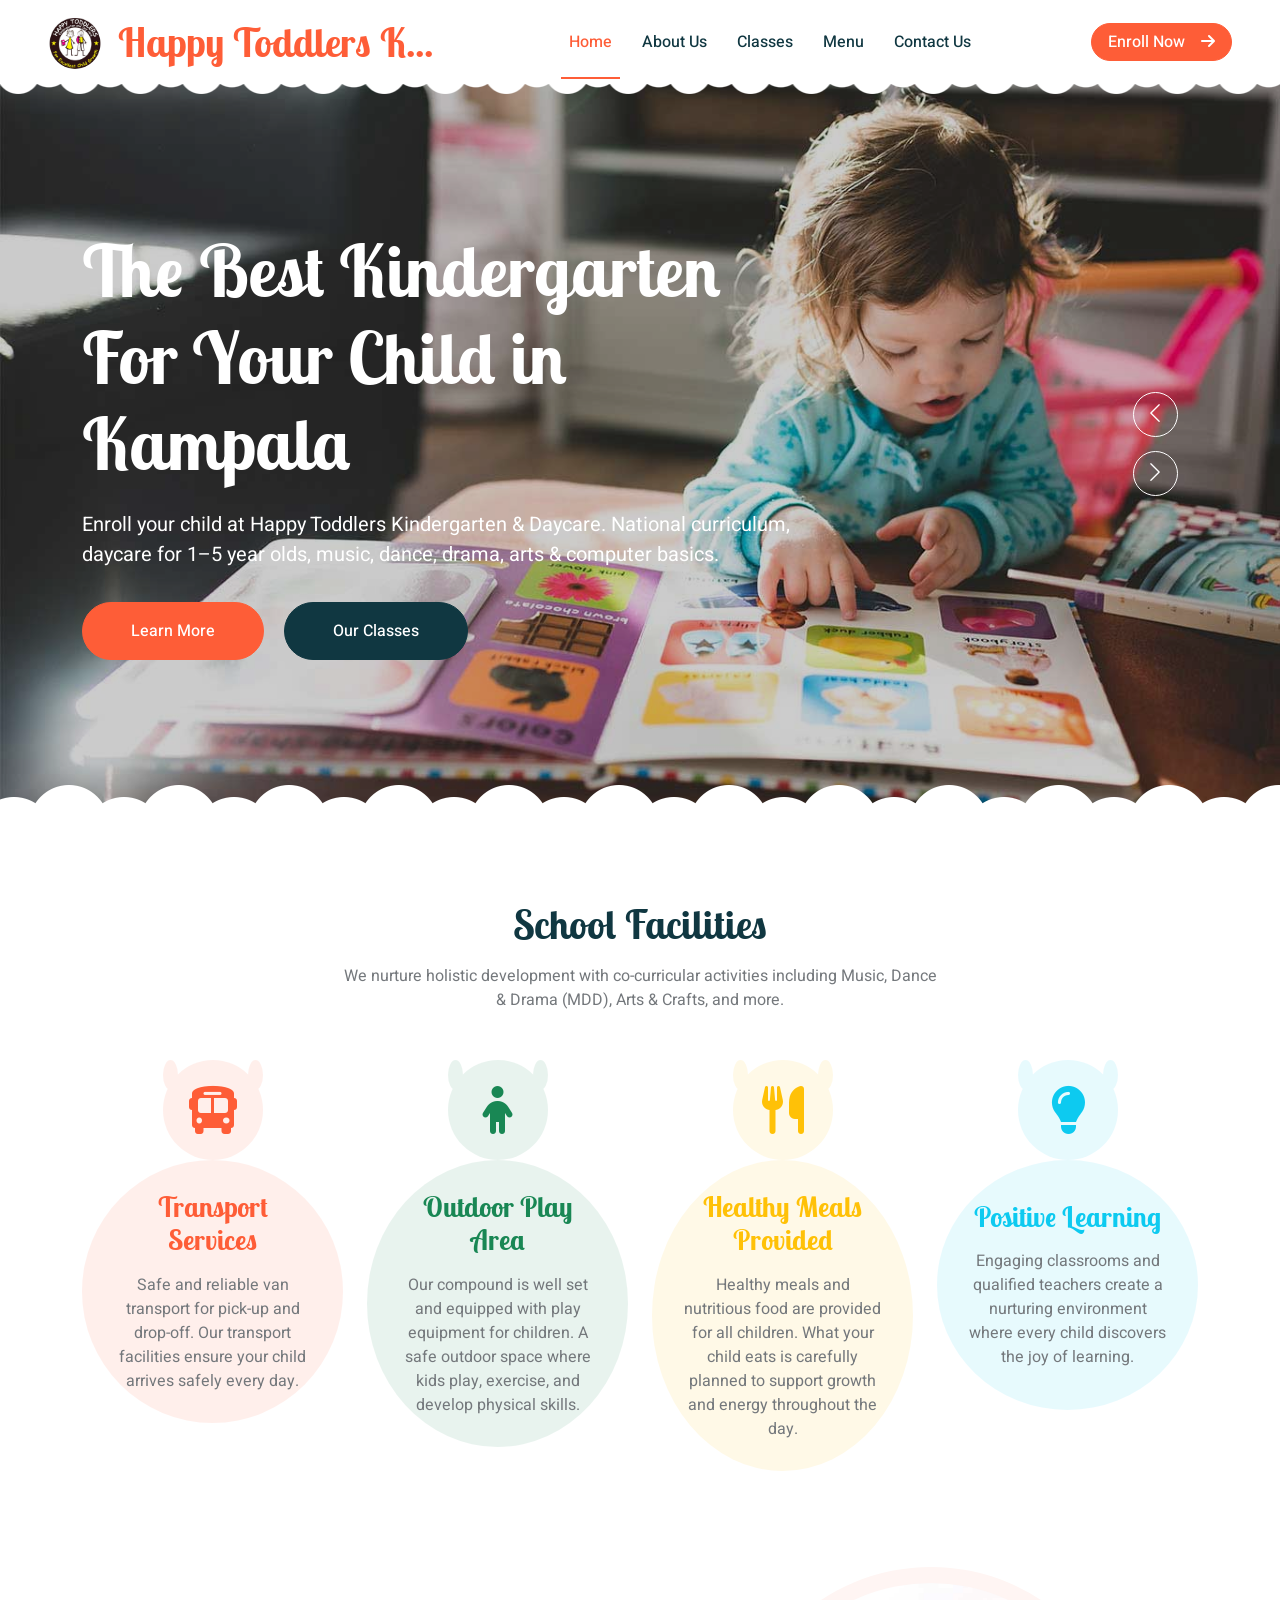
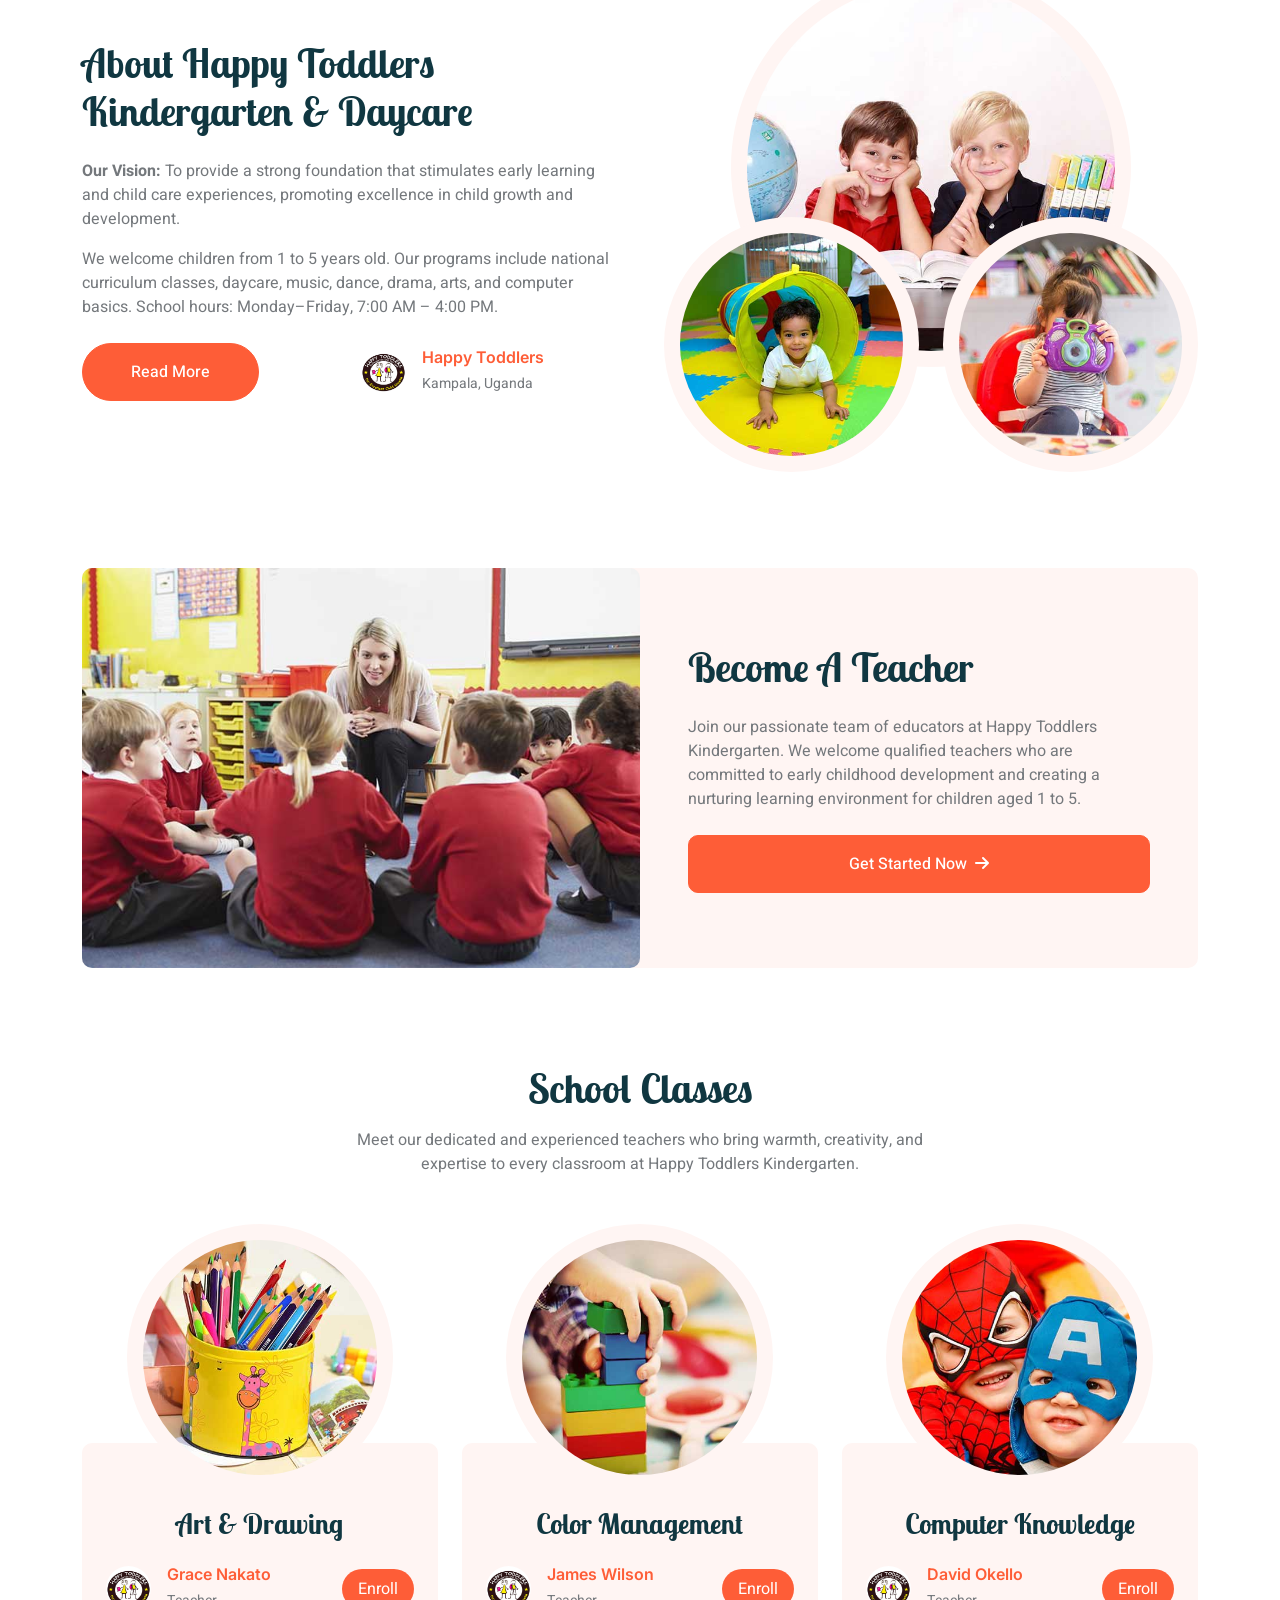
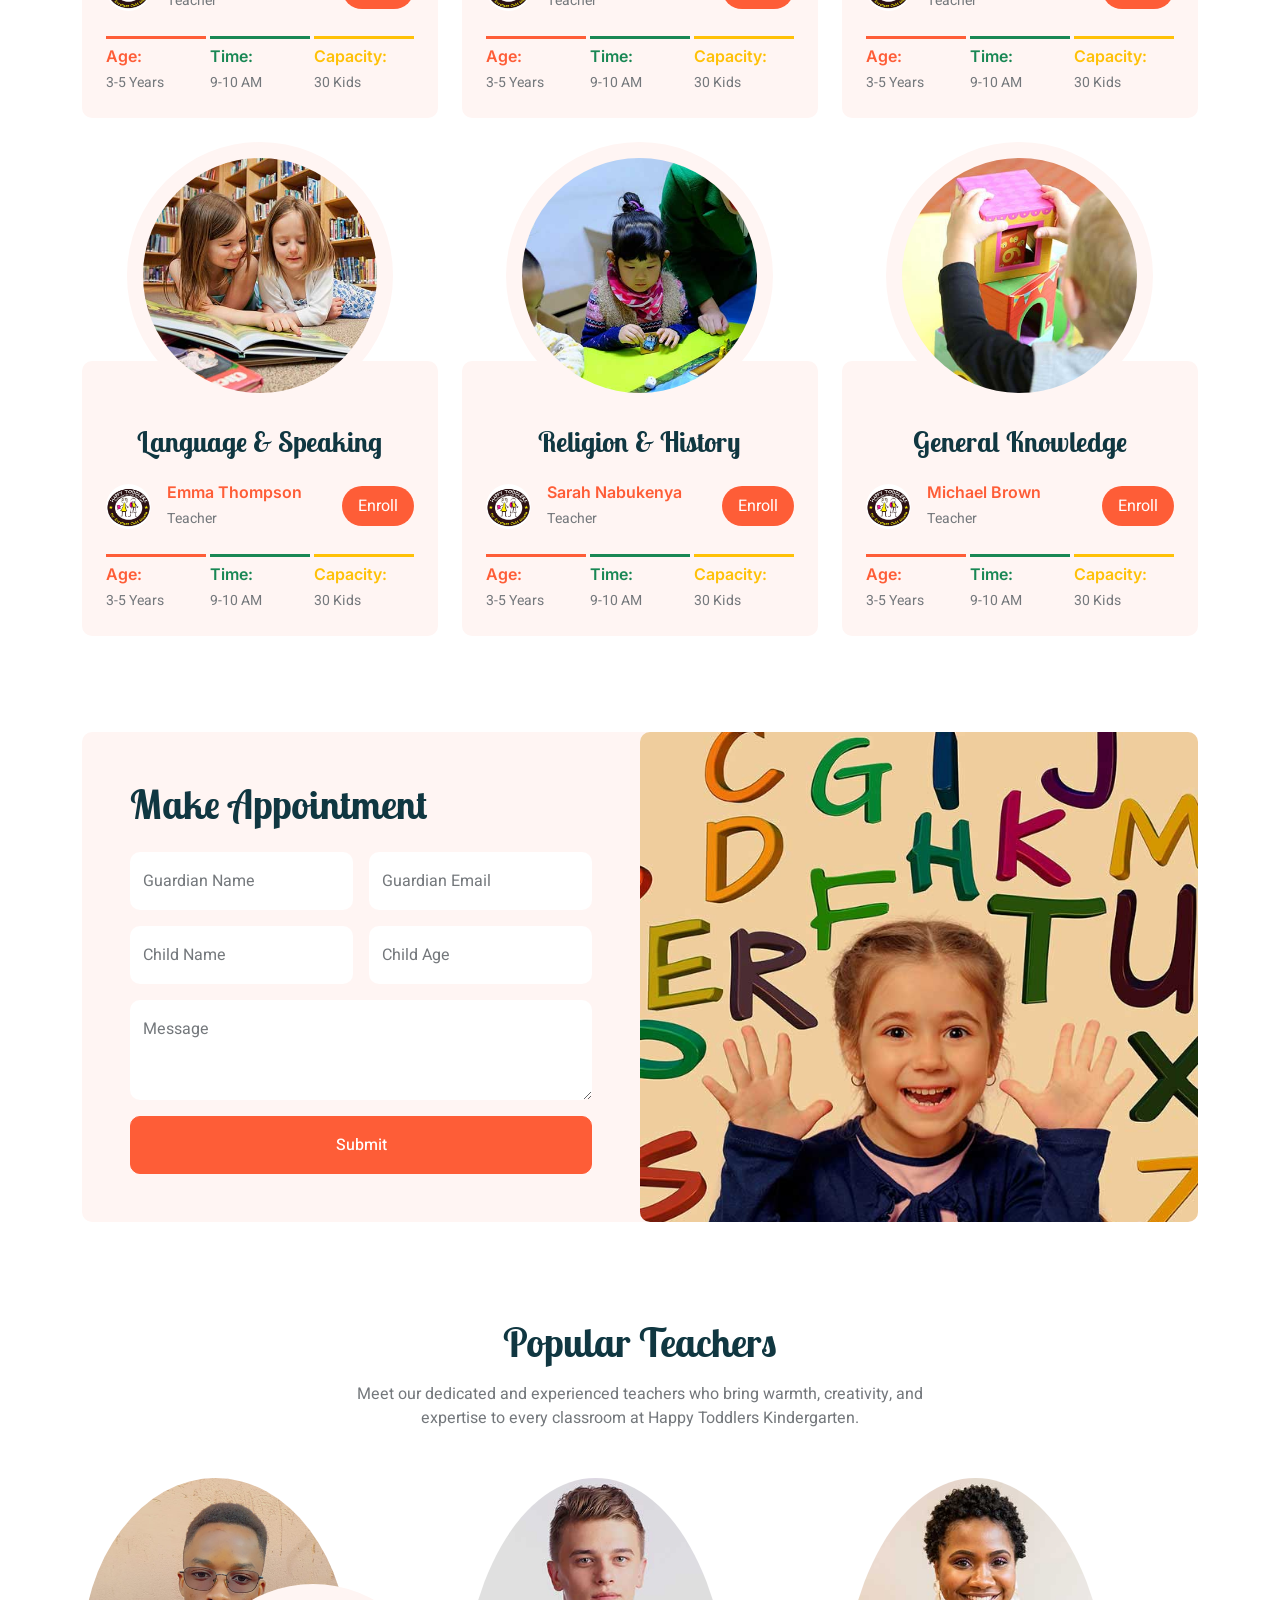
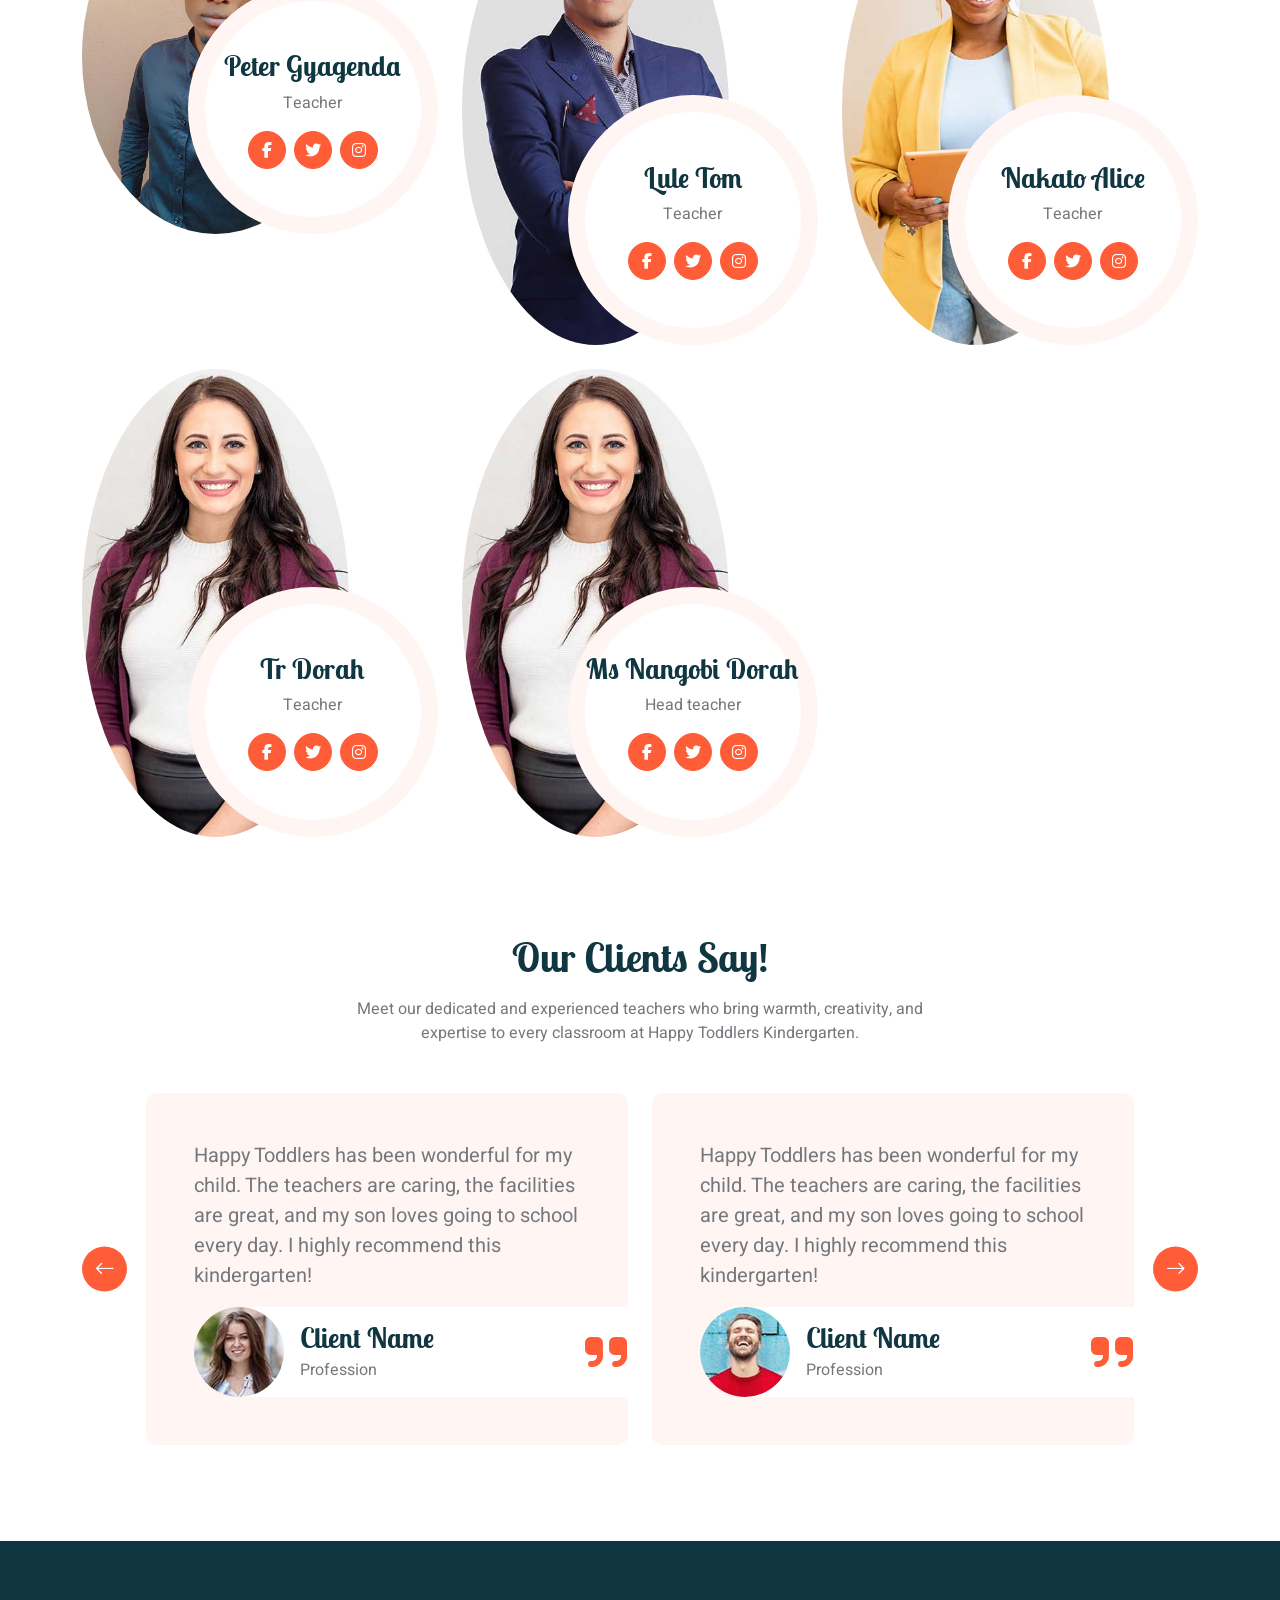
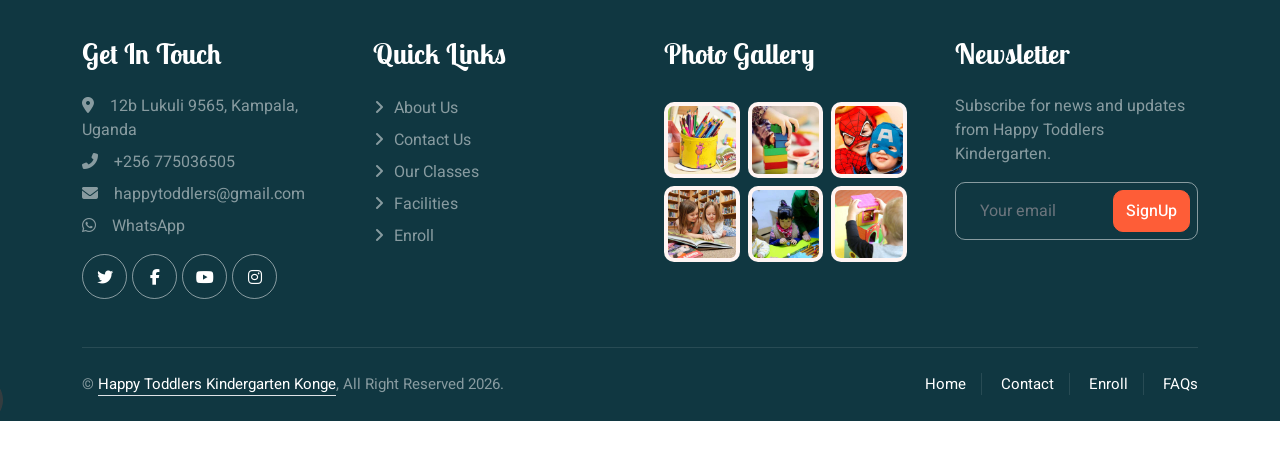
==== index.html @ d4baa568 "Initial commit: Happy Toddlers Kindergarten website Made-with: Cursor" ====
<!DOCTYPE html>
<html lang="en">

<head>
    <meta charset="utf-8">
    <title>Happy Toddlers Kindergarten - Where Happy Learning Begins | Kampala, Uganda</title>
    <meta content="width=device-width, initial-scale=1.0" name="viewport">
    <meta content="" name="keywords">
    <meta content="" name="description">

    <!-- Favicon -->
    <link href="img/favicon.ico" rel="icon">

    <!-- Google Web Fonts -->
    <link rel="preconnect" href="https://fonts.googleapis.com">
    <link rel="preconnect" href="https://fonts.gstatic.com" crossorigin>
    <link href="https://fonts.googleapis.com/css2?family=Heebo:wght@400;500;600&family=Inter:wght@600&family=Lobster+Two:wght@700&display=swap" rel="stylesheet">
    
    <!-- Icon Font Stylesheet - Font Awesome 6 & Bootstrap Icons -->
    <link href="https://cdnjs.cloudflare.com/ajax/libs/font-awesome/6.5.1/css/all.min.css" rel="stylesheet">
    <link href="https://cdn.jsdelivr.net/npm/bootstrap-icons@1.11.3/font/bootstrap-icons.min.css" rel="stylesheet">

    <!-- Libraries Stylesheet -->
    <link href="lib/animate/animate.min.css" rel="stylesheet">
    <link href="lib/owlcarousel/assets/owl.carousel.min.css" rel="stylesheet">

    <!-- Customized Bootstrap Stylesheet -->
    <link href="css/bootstrap.min.css" rel="stylesheet">

    <!-- Template Stylesheet -->
    <link href="css/style.css" rel="stylesheet">
    <link href="css/modern-animations.css" rel="stylesheet">
</head>

<body>
    <div class="container-xxl bg-white p-0">
        <!-- Spinner Start -->
        <div id="spinner" class="show bg-white position-fixed translate-middle w-100 vh-100 top-50 start-50 d-flex align-items-center justify-content-center">
            <div class="spinner-border text-primary" style="width: 3rem; height: 3rem;" role="status">
                <span class="sr-only">Loading...</span>
            </div>
        </div>
        <!-- Spinner End -->


        <!-- Navbar Start -->
        <nav class="navbar navbar-expand-lg bg-white navbar-light sticky-top px-4 px-lg-5 py-lg-0">
            <a href="index.html" class="navbar-brand d-flex align-items-center">
                <img src="img/user.jpg" alt="Happy Toddlers Kindergarten" class="navbar-logo rounded-circle me-3 flex-shrink-0">
                <h1 class="m-0 text-primary">Happy Toddlers K...</h1>
            </a>
            <button type="button" class="navbar-toggler" data-bs-toggle="collapse" data-bs-target="#navbarCollapse">
                <span class="navbar-toggler-icon"></span>
            </button>
            <div class="collapse navbar-collapse" id="navbarCollapse">
                <div class="navbar-nav mx-auto">
                    <a href="index.html" class="nav-item nav-link active">Home</a>
                    <a href="about.html" class="nav-item nav-link">About Us</a>
                    <a href="classes.html" class="nav-item nav-link">Classes</a>
                    <div class="nav-item dropdown">
                        <a href="#" class="nav-link dropdown-toggle" data-bs-toggle="dropdown">Menu</a>
                        <div class="dropdown-menu rounded-0 rounded-bottom border-0 shadow-sm m-0">
                            <a href="facility.html" class="dropdown-item">School Facilities</a>
                            <a href="team.html" class="dropdown-item">Popular Teachers</a>
                            <a href="call-to-action.html" class="dropdown-item">Become A Teacher</a>
                            <a href="appointment.html" class="dropdown-item">Make Appointment</a>
                            <a href="testimonial.html" class="dropdown-item">Testimonial</a>
                            <a href="404.html" class="dropdown-item">404 Error</a>
                        </div>
                    </div>
                    <a href="contact.html" class="nav-item nav-link">Contact Us</a>
                </div>
                <a href="appointment.html" class="btn btn-primary rounded-pill px-3 d-none d-lg-block">Enroll Now<i class="fa-solid fa-arrow-right ms-3"></i></a>
            </div>
        </nav>
        <!-- Navbar End -->


        <!-- Carousel Start -->
        <div class="container-fluid p-0 mb-5">
            <div class="owl-carousel header-carousel position-relative">
                <div class="owl-carousel-item position-relative">
                    <img class="img-fluid" src="img/carousel-1.jpg" alt="">
                    <div class="position-absolute top-0 start-0 w-100 h-100 d-flex align-items-center" style="background: rgba(0, 0, 0, .2);">
                        <div class="container">
                            <div class="row justify-content-start">
                                <div class="col-10 col-lg-8">
                                    <h1 class="display-2 text-white animated slideInDown mb-4">The Best Kindergarten For Your Child in Kampala</h1>
                                    <p class="fs-5 fw-medium text-white mb-4 pb-2">Enroll your child at Happy Toddlers Kindergarten & Daycare. National curriculum, daycare for 1–5 year olds, music, dance, drama, arts & computer basics.</p>
                                    <a href="about.html" class="btn btn-primary rounded-pill py-sm-3 px-sm-5 me-3 animated slideInLeft">Learn More</a>
                                    <a href="classes.html" class="btn btn-dark rounded-pill py-sm-3 px-sm-5 animated slideInRight">Our Classes</a>
                                </div>
                            </div>
                        </div>
                    </div>
                </div>
                <div class="owl-carousel-item position-relative">
                    <img class="img-fluid" src="img/carousel-2.jpg" alt="">
                    <div class="position-absolute top-0 start-0 w-100 h-100 d-flex align-items-center" style="background: rgba(0, 0, 0, .2);">
                        <div class="container">
                            <div class="row justify-content-start">
                                <div class="col-10 col-lg-8">
                                    <h1 class="display-2 text-white animated slideInDown mb-4">Where Happy Learning Begins</h1>
                                    <p class="fs-5 fw-medium text-white mb-4 pb-2">Give your child the best start to a lifelong love of learning. School hours: Monday–Friday, 7:00 AM – 4:00 PM.</p>
                                    <a href="about.html" class="btn btn-primary rounded-pill py-sm-3 px-sm-5 me-3 animated slideInLeft">Learn More</a>
                                    <a href="classes.html" class="btn btn-dark rounded-pill py-sm-3 px-sm-5 animated slideInRight">Our Classes</a>
                                </div>
                            </div>
                        </div>
                    </div>
                </div>
            </div>
        </div>
        <!-- Carousel End -->


        <!-- Facilities Start -->
        <div class="container-xxl py-5">
            <div class="container">
                <div class="text-center mx-auto mb-5 wow fadeInUp" data-wow-delay="0.1s" style="max-width: 600px;">
                    <h1 class="mb-3">School Facilities</h1>
                    <p>We nurture holistic development with co-curricular activities including Music, Dance & Drama (MDD), Arts & Crafts, and more.</p>
                </div>
                <div class="row g-4">
                    <div class="col-lg-3 col-sm-6 wow fadeInUp" data-wow-delay="0.1s">
                        <div class="facility-item">
                            <div class="facility-icon bg-primary">
                                <span class="bg-primary"></span>
                                <i class="fa-solid fa-bus fa-3x text-primary"></i>
                                <span class="bg-primary"></span>
                            </div>
                            <div class="facility-text bg-primary">
                                <h3 class="text-primary mb-3">Transport Services</h3>
                                <p class="mb-0">Safe and reliable van transport for pick-up and drop-off. Our transport facilities ensure your child arrives safely every day.</p>
                            </div>
                        </div>
                    </div>
                    <div class="col-lg-3 col-sm-6 wow fadeInUp" data-wow-delay="0.3s">
                        <div class="facility-item">
                            <div class="facility-icon bg-success">
                                <span class="bg-success"></span>
                                <i class="fa-solid fa-child fa-3x text-success"></i>
                                <span class="bg-success"></span>
                            </div>
                            <div class="facility-text bg-success">
                                <h3 class="text-success mb-3">Outdoor Play Area</h3>
                                <p class="mb-0">Our compound is well set and equipped with play equipment for children. A safe outdoor space where kids play, exercise, and develop physical skills.</p>
                            </div>
                        </div>
                    </div>
                    <div class="col-lg-3 col-sm-6 wow fadeInUp" data-wow-delay="0.5s">
                        <div class="facility-item">
                            <div class="facility-icon bg-warning">
                                <span class="bg-warning"></span>
                                <i class="fa-solid fa-utensils fa-3x text-warning"></i>
                                <span class="bg-warning"></span>
                            </div>
                            <div class="facility-text bg-warning">
                                <h3 class="text-warning mb-3">Healthy Meals Provided</h3>
                                <p class="mb-0">Healthy meals and nutritious food are provided for all children. What your child eats is carefully planned to support growth and energy throughout the day.</p>
                            </div>
                        </div>
                    </div>
                    <div class="col-lg-3 col-sm-6 wow fadeInUp" data-wow-delay="0.7s">
                        <div class="facility-item">
                            <div class="facility-icon bg-info">
                                <span class="bg-info"></span>
                                <i class="fa-solid fa-lightbulb fa-3x text-info"></i>
                                <span class="bg-info"></span>
                            </div>
                            <div class="facility-text bg-info">
                                <h3 class="text-info mb-3">Positive Learning</h3>
                                <p class="mb-0">Engaging classrooms and qualified teachers create a nurturing environment where every child discovers the joy of learning.</p>
                            </div>
                        </div>
                    </div>
                </div>
            </div>
        </div>
        <!-- Facilities End -->


        <!-- About Start -->
        <div class="container-xxl py-5">
            <div class="container">
                <div class="row g-5 align-items-center">
                    <div class="col-lg-6 wow fadeInUp" data-wow-delay="0.1s">
                        <h1 class="mb-4">About Happy Toddlers Kindergarten & Daycare</h1>
                        <p><strong>Our Vision:</strong> To provide a strong foundation that stimulates early learning and child care experiences, promoting excellence in child growth and development.</p>
                        <p class="mb-4">We welcome children from 1 to 5 years old. Our programs include national curriculum classes, daycare, music, dance, drama, arts, and computer basics. School hours: Monday–Friday, 7:00 AM – 4:00 PM.</p>
                        <div class="row g-4 align-items-center">
                            <div class="col-sm-6">
                                <a class="btn btn-primary rounded-pill py-3 px-5" href="about.html">Read More</a>
                            </div>
                            <div class="col-sm-6">
                                <div class="d-flex align-items-center">
                                    <img class="rounded-circle flex-shrink-0" src="img/user.jpg" alt="" style="width: 45px; height: 45px;">
                                    <div class="ms-3">
                                        <h6 class="text-primary mb-1">Happy Toddlers</h6>
                                        <small>Kampala, Uganda</small>
                                    </div>
                                </div>
                            </div>
                        </div>
                    </div>
                    <div class="col-lg-6 about-img wow fadeInUp" data-wow-delay="0.5s">
                        <div class="row">
                            <div class="col-12 text-center">
                                <img class="img-fluid w-75 rounded-circle bg-light p-3" src="img/about-1.jpg" alt="">
                            </div>
                            <div class="col-6 text-start" style="margin-top: -150px;">
                                <img class="img-fluid w-100 rounded-circle bg-light p-3" src="img/about-2.jpg" alt="">
                            </div>
                            <div class="col-6 text-end" style="margin-top: -150px;">
                                <img class="img-fluid w-100 rounded-circle bg-light p-3" src="img/about-3.jpg" alt="">
                            </div>
                        </div>
                    </div>
                </div>
            </div>
        </div>
        <!-- About End -->


        <!-- Call To Action Start -->
        <div class="container-xxl py-5">
            <div class="container">
                <div class="bg-light rounded">
                    <div class="row g-0">
                        <div class="col-lg-6 wow fadeIn" data-wow-delay="0.1s" style="min-height: 400px;">
                            <div class="position-relative h-100">
                                <img class="position-absolute w-100 h-100 rounded" src="img/call-to-action.jpg" style="object-fit: cover;">
                            </div>
                        </div>
                        <div class="col-lg-6 wow fadeIn" data-wow-delay="0.5s">
                            <div class="h-100 d-flex flex-column justify-content-center p-5">
                                <h1 class="mb-4">Become A Teacher</h1>
                                <p class="mb-4">Join our passionate team of educators at Happy Toddlers Kindergarten. We welcome qualified teachers who are committed to early childhood development and creating a nurturing learning environment for children aged 1 to 5.
                                </p>
                                <a class="btn btn-primary py-3 px-5" href="">Get Started Now<i class="fa fa-arrow-right ms-2"></i></a>
                            </div>
                        </div>
                    </div>
                </div>
            </div>
        </div>
        <!-- Call To Action End -->


        <!-- Classes Start -->
        <div class="container-xxl py-5">
            <div class="container">
                <div class="text-center mx-auto mb-5 wow fadeInUp" data-wow-delay="0.1s" style="max-width: 600px;">
                    <h1 class="mb-3">School Classes</h1>
                    <p>Meet our dedicated and experienced teachers who bring warmth, creativity, and expertise to every classroom at Happy Toddlers Kindergarten.</p>
                </div>
                <div class="row g-4">
                    <div class="col-lg-4 col-md-6 wow fadeInUp" data-wow-delay="0.1s">
                        <div class="classes-item">
                            <div class="bg-light rounded-circle w-75 mx-auto p-3">
                                <img class="img-fluid rounded-circle" src="img/classes-1.jpg" alt="">
                            </div>
                            <div class="bg-light rounded p-4 pt-5 mt-n5">
                                <a class="d-block text-center h3 mt-3 mb-4" href="">Art & Drawing</a>
                                <div class="d-flex align-items-center justify-content-between mb-4">
                                    <div class="d-flex align-items-center">
                                        <img class="rounded-circle flex-shrink-0" src="img/user.jpg" alt="" style="width: 45px; height: 45px;">
                                        <div class="ms-3">
                                            <h6 class="text-primary mb-1">Grace Nakato</h6>
                                            <small>Teacher</small>
                                        </div>
                                    </div>
                                    <span class="bg-primary text-white rounded-pill py-2 px-3" href="">Enroll</span>
                                </div>
                                <div class="row g-1">
                                    <div class="col-4">
                                        <div class="border-top border-3 border-primary pt-2">
                                            <h6 class="text-primary mb-1">Age:</h6>
                                            <small>3-5 Years</small>
                                        </div>
                                    </div>
                                    <div class="col-4">
                                        <div class="border-top border-3 border-success pt-2">
                                            <h6 class="text-success mb-1">Time:</h6>
                                            <small>9-10 AM</small>
                                        </div>
                                    </div>
                                    <div class="col-4">
                                        <div class="border-top border-3 border-warning pt-2">
                                            <h6 class="text-warning mb-1">Capacity:</h6>
                                            <small>30 Kids</small>
                                        </div>
                                    </div>
                                </div>
                            </div>
                        </div>
                    </div>
                    <div class="col-lg-4 col-md-6 wow fadeInUp" data-wow-delay="0.3s">
                        <div class="classes-item">
                            <div class="bg-light rounded-circle w-75 mx-auto p-3">
                                <img class="img-fluid rounded-circle" src="img/classes-2.jpg" alt="">
                            </div>
                            <div class="bg-light rounded p-4 pt-5 mt-n5">
                                <a class="d-block text-center h3 mt-3 mb-4" href="">Color Management</a>
                                <div class="d-flex align-items-center justify-content-between mb-4">
                                    <div class="d-flex align-items-center">
                                        <img class="rounded-circle flex-shrink-0" src="img/user.jpg" alt="" style="width: 45px; height: 45px;">
                                        <div class="ms-3">
                                            <h6 class="text-primary mb-1">James Wilson</h6>
                                            <small>Teacher</small>
                                        </div>
                                    </div>
                                    <span class="bg-primary text-white rounded-pill py-2 px-3" href="">Enroll</span>
                                </div>
                                <div class="row g-1">
                                    <div class="col-4">
                                        <div class="border-top border-3 border-primary pt-2">
                                            <h6 class="text-primary mb-1">Age:</h6>
                                            <small>3-5 Years</small>
                                        </div>
                                    </div>
                                    <div class="col-4">
                                        <div class="border-top border-3 border-success pt-2">
                                            <h6 class="text-success mb-1">Time:</h6>
                                            <small>9-10 AM</small>
                                        </div>
                                    </div>
                                    <div class="col-4">
                                        <div class="border-top border-3 border-warning pt-2">
                                            <h6 class="text-warning mb-1">Capacity:</h6>
                                            <small>30 Kids</small>
                                        </div>
                                    </div>
                                </div>
                            </div>
                        </div>
                    </div>
                    <div class="col-lg-4 col-md-6 wow fadeInUp" data-wow-delay="0.5s">
                        <div class="classes-item">
                            <div class="bg-light rounded-circle w-75 mx-auto p-3">
                                <img class="img-fluid rounded-circle" src="img/classes-3.jpg" alt="">
                            </div>
                            <div class="bg-light rounded p-4 pt-5 mt-n5">
                                <a class="d-block text-center h3 mt-3 mb-4" href="">Computer Knowledge</a>
                                <div class="d-flex align-items-center justify-content-between mb-4">
                                    <div class="d-flex align-items-center">
                                        <img class="rounded-circle flex-shrink-0" src="img/user.jpg" alt="" style="width: 45px; height: 45px;">
                                        <div class="ms-3">
                                            <h6 class="text-primary mb-1">David Okello</h6>
                                            <small>Teacher</small>
                                        </div>
                                    </div>
                                    <span class="bg-primary text-white rounded-pill py-2 px-3" href="">Enroll</span>
                                </div>
                                <div class="row g-1">
                                    <div class="col-4">
                                        <div class="border-top border-3 border-primary pt-2">
                                            <h6 class="text-primary mb-1">Age:</h6>
                                            <small>3-5 Years</small>
                                        </div>
                                    </div>
                                    <div class="col-4">
                                        <div class="border-top border-3 border-success pt-2">
                                            <h6 class="text-success mb-1">Time:</h6>
                                            <small>9-10 AM</small>
                                        </div>
                                    </div>
                                    <div class="col-4">
                                        <div class="border-top border-3 border-warning pt-2">
                                            <h6 class="text-warning mb-1">Capacity:</h6>
                                            <small>30 Kids</small>
                                        </div>
                                    </div>
                                </div>
                            </div>
                        </div>
                    </div>
                    <div class="col-lg-4 col-md-6 wow fadeInUp" data-wow-delay="0.1s">
                        <div class="classes-item">
                            <div class="bg-light rounded-circle w-75 mx-auto p-3">
                                <img class="img-fluid rounded-circle" src="img/classes-4.jpg" alt="">
                            </div>
                            <div class="bg-light rounded p-4 pt-5 mt-n5">
                                <a class="d-block text-center h3 mt-3 mb-4" href="">Language & Speaking</a>
                                <div class="d-flex align-items-center justify-content-between mb-4">
                                    <div class="d-flex align-items-center">
                                        <img class="rounded-circle flex-shrink-0" src="img/user.jpg" alt="" style="width: 45px; height: 45px;">
                                        <div class="ms-3">
                                            <h6 class="text-primary mb-1">Emma Thompson</h6>
                                            <small>Teacher</small>
                                        </div>
                                    </div>
                                    <span class="bg-primary text-white rounded-pill py-2 px-3" href="">Enroll</span>
                                </div>
                                <div class="row g-1">
                                    <div class="col-4">
                                        <div class="border-top border-3 border-primary pt-2">
                                            <h6 class="text-primary mb-1">Age:</h6>
                                            <small>3-5 Years</small>
                                        </div>
                                    </div>
                                    <div class="col-4">
                                        <div class="border-top border-3 border-success pt-2">
                                            <h6 class="text-success mb-1">Time:</h6>
                                            <small>9-10 AM</small>
                                        </div>
                                    </div>
                                    <div class="col-4">
                                        <div class="border-top border-3 border-warning pt-2">
                                            <h6 class="text-warning mb-1">Capacity:</h6>
                                            <small>30 Kids</small>
                                        </div>
                                    </div>
                                </div>
                            </div>
                        </div>
                    </div>
                    <div class="col-lg-4 col-md-6 wow fadeInUp" data-wow-delay="0.3s">
                        <div class="classes-item">
                            <div class="bg-light rounded-circle w-75 mx-auto p-3">
                                <img class="img-fluid rounded-circle" src="img/classes-5.jpg" alt="">
                            </div>
                            <div class="bg-light rounded p-4 pt-5 mt-n5">
                                <a class="d-block text-center h3 mt-3 mb-4" href="">Religion & History</a>
                                <div class="d-flex align-items-center justify-content-between mb-4">
                                    <div class="d-flex align-items-center">
                                        <img class="rounded-circle flex-shrink-0" src="img/user.jpg" alt="" style="width: 45px; height: 45px;">
                                        <div class="ms-3">
                                            <h6 class="text-primary mb-1">Sarah Nabukenya</h6>
                                            <small>Teacher</small>
                                        </div>
                                    </div>
                                    <span class="bg-primary text-white rounded-pill py-2 px-3" href="">Enroll</span>
                                </div>
                                <div class="row g-1">
                                    <div class="col-4">
                                        <div class="border-top border-3 border-primary pt-2">
                                            <h6 class="text-primary mb-1">Age:</h6>
                                            <small>3-5 Years</small>
                                        </div>
                                    </div>
                                    <div class="col-4">
                                        <div class="border-top border-3 border-success pt-2">
                                            <h6 class="text-success mb-1">Time:</h6>
                                            <small>9-10 AM</small>
                                        </div>
                                    </div>
                                    <div class="col-4">
                                        <div class="border-top border-3 border-warning pt-2">
                                            <h6 class="text-warning mb-1">Capacity:</h6>
                                            <small>30 Kids</small>
                                        </div>
                                    </div>
                                </div>
                            </div>
                        </div>
                    </div>
                    <div class="col-lg-4 col-md-6 wow fadeInUp" data-wow-delay="0.5s">
                        <div class="classes-item">
                            <div class="bg-light rounded-circle w-75 mx-auto p-3">
                                <img class="img-fluid rounded-circle" src="img/classes-6.jpg" alt="">
                            </div>
                            <div class="bg-light rounded p-4 pt-5 mt-n5">
                                <a class="d-block text-center h3 mt-3 mb-4" href="">General Knowledge</a>
                                <div class="d-flex align-items-center justify-content-between mb-4">
                                    <div class="d-flex align-items-center">
                                        <img class="rounded-circle flex-shrink-0" src="img/user.jpg" alt="" style="width: 45px; height: 45px;">
                                        <div class="ms-3">
                                            <h6 class="text-primary mb-1">Michael Brown</h6>
                                            <small>Teacher</small>
                                        </div>
                                    </div>
                                    <span class="bg-primary text-white rounded-pill py-2 px-3" href="">Enroll</span>
                                </div>
                                <div class="row g-1">
                                    <div class="col-4">
                                        <div class="border-top border-3 border-primary pt-2">
                                            <h6 class="text-primary mb-1">Age:</h6>
                                            <small>3-5 Years</small>
                                        </div>
                                    </div>
                                    <div class="col-4">
                                        <div class="border-top border-3 border-success pt-2">
                                            <h6 class="text-success mb-1">Time:</h6>
                                            <small>9-10 AM</small>
                                        </div>
                                    </div>
                                    <div class="col-4">
                                        <div class="border-top border-3 border-warning pt-2">
                                            <h6 class="text-warning mb-1">Capacity:</h6>
                                            <small>30 Kids</small>
                                        </div>
                                    </div>
                                </div>
                            </div>
                        </div>
                    </div>
                </div>
            </div>
        </div>
        <!-- Classes End -->


        <!-- Appointment Start -->
        <div class="container-xxl py-5">
            <div class="container">
                <div class="bg-light rounded">
                    <div class="row g-0">
                        <div class="col-lg-6 wow fadeIn" data-wow-delay="0.1s">
                            <div class="h-100 d-flex flex-column justify-content-center p-5">
                                <h1 class="mb-4">Make Appointment</h1>
                                <form>
                                    <div class="row g-3">
                                        <div class="col-sm-6">
                                            <div class="form-floating">
                                                <input type="text" class="form-control border-0" id="gname" placeholder="Guardian Name">
                                                <label for="gname">Guardian Name</label>
                                            </div>
                                        </div>
                                        <div class="col-sm-6">
                                            <div class="form-floating">
                                                <input type="email" class="form-control border-0" id="gmail" placeholder="Guardian Email">
                                                <label for="gmail">Guardian Email</label>
                                            </div>
                                        </div>
                                        <div class="col-sm-6">
                                            <div class="form-floating">
                                                <input type="text" class="form-control border-0" id="cname" placeholder="Child Name">
                                                <label for="cname">Child Name</label>
                                            </div>
                                        </div>
                                        <div class="col-sm-6">
                                            <div class="form-floating">
                                                <input type="text" class="form-control border-0" id="cage" placeholder="Child Age">
                                                <label for="cage">Child Age</label>
                                            </div>
                                        </div>
                                        <div class="col-12">
                                            <div class="form-floating">
                                                <textarea class="form-control border-0" placeholder="Leave a message here" id="message" style="height: 100px"></textarea>
                                                <label for="message">Message</label>
                                            </div>
                                        </div>
                                        <div class="col-12">
                                            <button class="btn btn-primary w-100 py-3" type="submit">Submit</button>
                                        </div>
                                    </div>
                                </form>
                            </div>
                        </div>
                        <div class="col-lg-6 wow fadeIn" data-wow-delay="0.5s" style="min-height: 400px;">
                            <div class="position-relative h-100">
                                <img class="position-absolute w-100 h-100 rounded" src="img/appointment.jpg" style="object-fit: cover;">
                            </div>
                        </div>
                    </div>
                </div>
            </div>
        </div>
        <!-- Appointment End -->


        <!-- Team Start -->
        <div class="container-xxl py-5">
            <div class="container">
                <div class="text-center mx-auto mb-5 wow fadeInUp" data-wow-delay="0.1s" style="max-width: 600px;">
                    <h1 class="mb-3">Popular Teachers</h1>
                    <p>Meet our dedicated and experienced teachers who bring warmth, creativity, and expertise to every classroom at Happy Toddlers Kindergarten.</p>
                </div>
                <div class="row g-4">
                    <div class="col-lg-4 col-md-6 wow fadeInUp" data-wow-delay="0.1s">
                        <div class="team-item position-relative">
                            <img class="img-fluid rounded-circle w-75" src="img/peter.jpg" alt="Peter Gyagenda">
                            <div class="team-text">
                                <h3>Peter Gyagenda</h3>
                                <p>Teacher</p>
                                <div class="d-flex align-items-center">
                                    <a class="btn btn-square btn-primary mx-1" href="#"><i class="fab fa-facebook-f"></i></a>
                                    <a class="btn btn-square btn-primary mx-1" href="#"><i class="fab fa-twitter"></i></a>
                                    <a class="btn btn-square btn-primary mx-1" href="#"><i class="fab fa-instagram"></i></a>
                                </div>
                            </div>
                        </div>
                    </div>
                    <div class="col-lg-4 col-md-6 wow fadeInUp" data-wow-delay="0.3s">
                        <div class="team-item position-relative">
                            <img class="img-fluid rounded-circle w-75" src="img/team-2.jpg" alt="">
                            <div class="team-text">
                                <h3>Lule Tom</h3>
                                <p>Teacher</p>
                                <div class="d-flex align-items-center">
                                    <a class="btn btn-square btn-primary mx-1" href="#"><i class="fab fa-facebook-f"></i></a>
                                    <a class="btn btn-square btn-primary mx-1" href="#"><i class="fab fa-twitter"></i></a>
                                    <a class="btn btn-square btn-primary mx-1" href="#"><i class="fab fa-instagram"></i></a>
                                </div>
                            </div>
                        </div>
                    </div>
                    <div class="col-lg-4 col-md-6 wow fadeInUp" data-wow-delay="0.5s">
                        <div class="team-item position-relative">
                            <img class="img-fluid rounded-circle w-75" src="img/team-3.jpg" alt="">
                            <div class="team-text">
                                <h3>Nakato Alice</h3>
                                <p>Teacher</p>
                                <div class="d-flex align-items-center">
                                    <a class="btn btn-square btn-primary mx-1" href="#"><i class="fab fa-facebook-f"></i></a>
                                    <a class="btn btn-square btn-primary mx-1" href="#"><i class="fab fa-twitter"></i></a>
                                    <a class="btn btn-square btn-primary mx-1" href="#"><i class="fab fa-instagram"></i></a>
                                </div>
                            </div>
                        </div>
                    </div>
                    <div class="col-lg-4 col-md-6 wow fadeInUp" data-wow-delay="0.1s">
                        <div class="team-item position-relative">
                            <img class="img-fluid rounded-circle w-75" src="img/team-1.jpg" alt="">
                            <div class="team-text">
                                <h3>Tr Dorah</h3>
                                <p>Teacher</p>
                                <div class="d-flex align-items-center">
                                    <a class="btn btn-square btn-primary mx-1" href="#"><i class="fab fa-facebook-f"></i></a>
                                    <a class="btn btn-square btn-primary mx-1" href="#"><i class="fab fa-twitter"></i></a>
                                    <a class="btn btn-square btn-primary mx-1" href="#"><i class="fab fa-instagram"></i></a>
                                </div>
                            </div>
                        </div>
                    </div>
                    <div class="col-lg-4 col-md-6 wow fadeInUp" data-wow-delay="0.7s">
                        <div class="team-item position-relative">
                            <img class="img-fluid rounded-circle w-75" src="img/team-1.jpg" alt="">
                            <div class="team-text">
                                <h3>Ms Nangobi Dorah</h3>
                                <p>Head teacher</p>
                                <div class="d-flex align-items-center">
                                    <a class="btn btn-square btn-primary mx-1" href="#"><i class="fab fa-facebook-f"></i></a>
                                    <a class="btn btn-square btn-primary mx-1" href="#"><i class="fab fa-twitter"></i></a>
                                    <a class="btn btn-square btn-primary mx-1" href="#"><i class="fab fa-instagram"></i></a>
                                </div>
                            </div>
                        </div>
                    </div>
                </div>
            </div>
        </div>
        <!-- Team End -->


        <!-- Testimonial Start -->
        <div class="container-xxl py-5">
            <div class="container">
                <div class="text-center mx-auto mb-5 wow fadeInUp" data-wow-delay="0.1s" style="max-width: 600px;">
                    <h1 class="mb-3">Our Clients Say!</h1>
                    <p>Meet our dedicated and experienced teachers who bring warmth, creativity, and expertise to every classroom at Happy Toddlers Kindergarten.</p>
                </div>
                <div class="owl-carousel testimonial-carousel wow fadeInUp" data-wow-delay="0.1s">
                    <div class="testimonial-item bg-light rounded p-5">
                        <p class="fs-5">Happy Toddlers has been wonderful for my child. The teachers are caring, the facilities are great, and my son loves going to school every day. I highly recommend this kindergarten!</p>
                        <div class="d-flex align-items-center bg-white me-n5" style="border-radius: 50px 0 0 50px;">
                            <img class="img-fluid flex-shrink-0 rounded-circle" src="img/testimonial-1.jpg" style="width: 90px; height: 90px;">
                            <div class="ps-3">
                                <h3 class="mb-1">Client Name</h3>
                                <span>Profession</span>
                            </div>
                            <i class="fa fa-quote-right fa-3x text-primary ms-auto d-none d-sm-flex"></i>
                        </div>
                    </div>
                    <div class="testimonial-item bg-light rounded p-5">
                        <p class="fs-5">Happy Toddlers has been wonderful for my child. The teachers are caring, the facilities are great, and my son loves going to school every day. I highly recommend this kindergarten!</p>
                        <div class="d-flex align-items-center bg-white me-n5" style="border-radius: 50px 0 0 50px;">
                            <img class="img-fluid flex-shrink-0 rounded-circle" src="img/testimonial-2.jpg" style="width: 90px; height: 90px;">
                            <div class="ps-3">
                                <h3 class="mb-1">Client Name</h3>
                                <span>Profession</span>
                            </div>
                            <i class="fa fa-quote-right fa-3x text-primary ms-auto d-none d-sm-flex"></i>
                        </div>
                    </div>
                    <div class="testimonial-item bg-light rounded p-5">
                        <p class="fs-5">Happy Toddlers has been wonderful for my child. The teachers are caring, the facilities are great, and my son loves going to school every day. I highly recommend this kindergarten!</p>
                        <div class="d-flex align-items-center bg-white me-n5" style="border-radius: 50px 0 0 50px;">
                            <img class="img-fluid flex-shrink-0 rounded-circle" src="img/testimonial-3.jpg" style="width: 90px; height: 90px;">
                            <div class="ps-3">
                                <h3 class="mb-1">Client Name</h3>
                                <span>Profession</span>
                            </div>
                            <i class="fa fa-quote-right fa-3x text-primary ms-auto d-none d-sm-flex"></i>
                        </div>
                    </div>
                </div>
            </div>
        </div>
        <!-- Testimonial End -->


        <!-- Footer Start -->
        <div class="container-fluid bg-dark text-white-50 footer pt-5 mt-5 wow fadeIn" data-wow-delay="0.1s">
            <div class="container py-5">
                <div class="row g-5">
                    <div class="col-lg-3 col-md-6">
                        <h3 class="text-white mb-4">Get In Touch</h3>
                        <p class="mb-2"><i class="fa fa-map-marker-alt me-3"></i>12b Lukuli 9565, Kampala, Uganda</p>
                        <p class="mb-2"><i class="fa fa-phone-alt me-3"></i>+256 775036505</p>
                        <p class="mb-2"><i class="fa fa-envelope me-3"></i>happytoddlers@gmail.com</p>
                        <p class="mb-2"><i class="fab fa-whatsapp me-3"></i><a href="https://wa.me/256775036505" class="text-white-50" target="_blank">WhatsApp</a></p>
                        <div class="d-flex pt-2">
                            <a class="btn btn-outline-light btn-social" href="#"><i class="fab fa-twitter"></i></a>
                            <a class="btn btn-outline-light btn-social" href="#"><i class="fab fa-facebook-f"></i></a>
                            <a class="btn btn-outline-light btn-social" href="#"><i class="fab fa-youtube"></i></a>
                            <a class="btn btn-outline-light btn-social" href="#"><i class="fab fa-instagram"></i></a>
                        </div>
                    </div>
                    <div class="col-lg-3 col-md-6">
                        <h3 class="text-white mb-4">Quick Links</h3>
                        <a class="btn btn-link text-white-50" href="about.html">About Us</a>
                        <a class="btn btn-link text-white-50" href="contact.html">Contact Us</a>
                        <a class="btn btn-link text-white-50" href="classes.html">Our Classes</a>
                        <a class="btn btn-link text-white-50" href="facility.html">Facilities</a>
                        <a class="btn btn-link text-white-50" href="appointment.html">Enroll</a>
                    </div>
                    <div class="col-lg-3 col-md-6">
                        <h3 class="text-white mb-4">Photo Gallery</h3>
                        <div class="row g-2 pt-2">
                            <div class="col-4">
                                <img class="img-fluid rounded bg-light p-1" src="img/classes-1.jpg" alt="">
                            </div>
                            <div class="col-4">
                                <img class="img-fluid rounded bg-light p-1" src="img/classes-2.jpg" alt="">
                            </div>
                            <div class="col-4">
                                <img class="img-fluid rounded bg-light p-1" src="img/classes-3.jpg" alt="">
                            </div>
                            <div class="col-4">
                                <img class="img-fluid rounded bg-light p-1" src="img/classes-4.jpg" alt="">
                            </div>
                            <div class="col-4">
                                <img class="img-fluid rounded bg-light p-1" src="img/classes-5.jpg" alt="">
                            </div>
                            <div class="col-4">
                                <img class="img-fluid rounded bg-light p-1" src="img/classes-6.jpg" alt="">
                            </div>
                        </div>
                    </div>
                    <div class="col-lg-3 col-md-6">
                        <h3 class="text-white mb-4">Newsletter</h3>
                        <p>Subscribe for news and updates from Happy Toddlers Kindergarten.</p>
                        <div class="position-relative mx-auto" style="max-width: 400px;">
                            <input class="form-control bg-transparent w-100 py-3 ps-4 pe-5" type="text" placeholder="Your email">
                            <button type="button" class="btn btn-primary py-2 position-absolute top-0 end-0 mt-2 me-2">SignUp</button>
                        </div>
                    </div>
                </div>
            </div>
            <div class="container">
                <div class="copyright">
                    <div class="row">
                        <div class="col-md-6 text-center text-md-start mb-3 mb-md-0">
                            &copy; <a class="border-bottom" href="index.html">Happy Toddlers Kindergarten Konge</a>, All Right Reserved 2026.
                        </div>
                        <div class="col-md-6 text-center text-md-end">
                            <div class="footer-menu">
                                <a href="index.html">Home</a>
                                <a href="contact.html">Contact</a>
                                <a href="appointment.html">Enroll</a>
                                <a href="about.html">FAQs</a>
                            </div>
                        </div>
                    </div>
                </div>
            </div>
        </div>
        <!-- Footer End -->


        <!-- Back to Top -->
        <a href="#" class="btn btn-lg btn-primary btn-lg-square back-to-top"><i class="bi bi-arrow-up"></i></a>
    </div>

    <!-- JavaScript Libraries -->
    <script src="https://code.jquery.com/jquery-3.4.1.min.js"></script>
    <script src="https://cdn.jsdelivr.net/npm/bootstrap@5.0.0/dist/js/bootstrap.bundle.min.js"></script>
    <script src="lib/wow/wow.min.js"></script>
    <script src="lib/easing/easing.min.js"></script>
    <script src="lib/waypoints/waypoints.min.js"></script>
    <script src="lib/owlcarousel/owl.carousel.min.js"></script>

    <!-- Template Javascript -->
    <script src="js/main.js"></script>
</body>

</html>
---- css/style.css ----
/********** Template CSS **********/
:root {
    --primary: #FE5D37; /* #FE5D37 */
    --light: #FFF5F3;
    --dark: #103741;
}

.back-to-top {
    position: fixed;
    display: none;
    right: 45px;
    bottom: 45px;
    z-index: 99;
}


/*** Spinner ***/
#spinner {
    opacity: 0;
    visibility: hidden;
    transition: opacity .5s ease-out, visibility 0s linear .5s;
    z-index: 99999;
}

#spinner.show {
    transition: opacity .5s ease-out, visibility 0s linear 0s;
    visibility: visible;
    opacity: 1;
}


/*** Button ***/
.btn {
    font-weight: 500;
    transition: .5s;
}

.btn.btn-primary {
    color: #FFFFFF;
}

.btn-square {
    width: 38px;
    height: 38px;
}

.btn-sm-square {
    width: 32px;
    height: 32px;
}

.btn-lg-square {
    width: 48px;
    height: 48px;
}

.btn-square,
.btn-sm-square,
.btn-lg-square {
    padding: 0;
    display: flex;
    align-items: center;
    justify-content: center;
    font-weight: normal;
    border-radius: 50px;
}


/*** Heading ***/
h1,
h2,
h3,
h4,
.h1,
.h2,
.h3,
.h4,
.display-1,
.display-2,
.display-3,
.display-4,
.display-5,
.display-6 {
    font-family: 'Lobster Two', cursive;
    font-weight: 700;
}

h5,
h6,
.h5,
.h6 {
    font-weight: 600;
}

.font-secondary {
    font-family: 'Lobster Two', cursive;
}


/*** Navbar Logo ***/
.navbar-logo {
    width: 54px;
    height: 54px;
    object-fit: cover;
    animation: logoFadeIn 0.8s ease-out;
    transition: transform 0.3s ease;
}

.navbar-brand:hover .navbar-logo {
    animation: logoShake 0.5s ease-in-out;
    transform: scale(1.1);
}

@keyframes logoFadeIn {
    from {
        opacity: 0;
        transform: scale(0.85);
    }
    to {
        opacity: 1;
        transform: scale(1);
    }
}

@keyframes logoShake {
    0%, 100% { transform: scale(1.1) rotate(0deg); }
    15% { transform: scale(1.1) rotate(-5deg); }
    30% { transform: scale(1.1) rotate(5deg); }
    45% { transform: scale(1.1) rotate(-3deg); }
    60% { transform: scale(1.1) rotate(3deg); }
    75% { transform: scale(1.1) rotate(-1deg); }
}


/*** Navbar ***/
.navbar .navbar-nav .nav-link {
    padding: 30px 15px;
    color: var(--dark);
    font-weight: 500;
    outline: none;
}

.navbar .navbar-nav .nav-link:hover,
.navbar .navbar-nav .nav-link.active {
    color: var(--primary);
}

.navbar.sticky-top {
    top: -100px;
    transition: .5s;
}

.navbar .dropdown-toggle::after {
    border: none;
    content: "\f107";
    font-family: "Font Awesome 5 Free";
    font-weight: 900;
    vertical-align: middle;
    margin-left: 5px;
    transition: .5s;
}

.navbar .dropdown-toggle[aria-expanded=true]::after {
    transform: rotate(-180deg);
}

@media (max-width: 991.98px) {
    .navbar .navbar-nav .nav-link  {
        margin-right: 0;
        padding: 10px 0;
    }

    .navbar .navbar-nav {
        margin-top: 15px;
        border-top: 1px solid #EEEEEE;
    }
}

@media (min-width: 992px) {
    .navbar .nav-item .dropdown-menu {
        display: block;
        top: calc(100% - 15px);
        margin-top: 0;
        opacity: 0;
        visibility: hidden;
        transition: .5s;
        
    }

    .navbar .nav-item:hover .dropdown-menu {
        top: 100%;
        visibility: visible;
        transition: .5s;
        opacity: 1;
    }
}


/*** Header ***/
.header-carousel::before,
.header-carousel::after,
.page-header::before,
.page-header::after {
    position: absolute;
    content: "";
    width: 100%;
    height: 10px;
    top: 0;
    left: 0;
    background: url(../img/bg-header-top.png) center center repeat-x;
    z-index: 1;
}

.header-carousel::after,
.page-header::after {
    height: 19px;
    top: auto;
    bottom: 0;
    background: url(../img/bg-header-bottom.png) center center repeat-x;
}

@media (max-width: 768px) {
    .header-carousel .owl-carousel-item {
        position: relative;
        min-height: 500px;
    }
    
    .header-carousel .owl-carousel-item img {
        position: absolute;
        width: 100%;
        height: 100%;
        object-fit: cover;
    }

    .header-carousel .owl-carousel-item p {
        font-size: 16px !important;
        font-weight: 400 !important;
    }

    .header-carousel .owl-carousel-item h1 {
        font-size: 30px;
        font-weight: 600;
    }
}

.header-carousel .owl-nav {
    position: absolute;
    top: 50%;
    right: 8%;
    transform: translateY(-50%);
    display: flex;
    flex-direction: column;
}

.header-carousel .owl-nav .owl-prev,
.header-carousel .owl-nav .owl-next {
    margin: 7px 0;
    width: 45px;
    height: 45px;
    display: flex;
    align-items: center;
    justify-content: center;
    color: #FFFFFF;
    background: transparent;
    border: 1px solid #FFFFFF;
    border-radius: 45px;
    font-size: 22px;
    transition: .5s;
}

.header-carousel .owl-nav .owl-prev:hover,
.header-carousel .owl-nav .owl-next:hover {
    background: var(--primary);
    border-color: var(--primary);
}

.page-header {
    background: linear-gradient(rgba(0, 0, 0, .2), rgba(0, 0, 0, .2)), url(../img/carousel-1.jpg) center center no-repeat;
    background-size: cover;
}

.breadcrumb-item + .breadcrumb-item::before {
    color: rgba(255, 255, 255, .5);
}


/*** Facility ***/
.facility-item .facility-icon {
    position: relative;
    margin: 0 auto;
    width: 100px;
    height: 100px;
    border-radius: 100px;
    display: flex;
    align-items: center;
    justify-content: center;
}

.facility-item .facility-icon::before {
    position: absolute;
    content: "";
    width: 100%;
    height: 100%;
    top: 0;
    left: 0;
    background: rgba(255, 255, 255, .9);
    transition: .5s;
    z-index: 1;
}

.facility-item .facility-icon span {
    position: absolute;
    content: "";
    width: 15px;
    height: 30px;
    top: 0;
    left: 0;
    border-radius: 50%;
}

.facility-item .facility-icon span:last-child {
    left: auto;
    right: 0;
}

.facility-item .facility-icon i {
    position: relative;
    z-index: 2;
}

.facility-item .facility-text {
    position: relative;
    min-height: 250px;
    padding: 30px;
    border-radius: 100%;
    display: flex;
    text-align: center;
    justify-content: center;
    flex-direction: column;
}

.facility-item .facility-text::before {
    position: absolute;
    content: "";
    width: 100%;
    height: 100%;
    top: 0;
    left: 0;
    background: rgba(255, 255, 255, .9);
    transition: .5s;
    z-index: 1;
}

.facility-item .facility-text * {
    position: relative;
    z-index: 2;
}

.facility-item:hover .facility-icon::before,
.facility-item:hover .facility-text::before {
    background: transparent;
}

.facility-item * {
    transition: .5s;
}

.facility-item:hover * {
    color: #FFFFFF !important;
}


/*** About ***/
.about-img img {
    transition: .5s;
}

.about-img img:hover {
    background: var(--primary) !important;
}


/*** Classes ***/
.classes-item {
    transition: .5s;
}

.classes-item:hover {
    margin-top: -10px;
}


/*** Team ***/
.team-item .team-text {
    position: absolute;
    width: 250px;
    height: 250px;
    bottom: 0;
    right: 0;
    display: flex;
    align-items: center;
    justify-content: center;
    flex-direction: column;
    background: #FFFFFF;
    border: 17px solid var(--light);
    border-radius: 250px;
    transition: .5s;
}

.team-item:hover .team-text {
    border-color: var(--primary);
}


/*** Testimonial ***/
.testimonial-carousel {
    padding-left: 1.5rem;
    padding-right: 1.5rem;
}

@media (min-width: 576px) {
    .testimonial-carousel {
        padding-left: 4rem;
        padding-right: 4rem;
    }
}

.testimonial-carousel .testimonial-item .border {
    border: 1px dashed rgba(0, 185, 142, .3) !important;
}

.testimonial-carousel .owl-nav {
    position: absolute;
    width: 100%;
    height: 45px;
    top: 50%;
    left: 0;
    transform: translateY(-50%);
    display: flex;
    justify-content: space-between;
    z-index: 1;
}

.testimonial-carousel .owl-nav .owl-prev,
.testimonial-carousel .owl-nav .owl-next {
    position: relative;
    width: 45px;
    height: 45px;
    display: flex;
    align-items: center;
    justify-content: center;
    color: #FFFFFF;
    background: var(--primary);
    border-radius: 45px;
    font-size: 20px;
    transition: .5s;
}

.testimonial-carousel .owl-nav .owl-prev:hover,
.testimonial-carousel .owl-nav .owl-next:hover {
    background: var(--dark);
}


/*** Footer ***/
.footer .btn.btn-social {
    margin-right: 5px;
    width: 45px;
    height: 45px;
    display: flex;
    align-items: center;
    justify-content: center;
    color: #FFFFFF;
    border: 1px solid rgba(255,255,255,0.5);
    border-radius: 45px;
    transition: .3s;
}

.footer .btn.btn-social:hover {
    border-color: var(--primary);
    background: var(--primary);
}

.footer .btn.btn-link {
    display: block;
    margin-bottom: 5px;
    padding: 0;
    text-align: left;
    font-size: 16px;
    font-weight: normal;
    text-transform: capitalize;
    transition: .3s;
}

.footer .btn.btn-link::before {
    position: relative;
    content: "\f105";
    font-family: "Font Awesome 5 Free";
    font-weight: 900;
    margin-right: 10px;
}

.footer .btn.btn-link:hover {
    color: var(--primary) !important;
    letter-spacing: 1px;
    box-shadow: none;
}

.footer .form-control {
    border-color: rgba(255,255,255,0.5);
}

.footer .copyright {
    padding: 25px 0;
    font-size: 15px;
    border-top: 1px solid rgba(256, 256, 256, .1);
}

.footer .copyright a {
    color: #FFFFFF;
}

.footer .footer-menu a {
    margin-right: 15px;
    padding-right: 15px;
    border-right: 1px solid rgba(255, 255, 255, .1);
}

.footer .copyright a:hover,
.footer .footer-menu a:hover {
    color: var(--primary) !important;
}

.footer .footer-menu a:last-child {
    margin-right: 0;
    padding-right: 0;
    border-right: none;
}
---- css/modern-animations.css ----
/* ============================================
   Happy Toddlers - Modern Animations & Icons
   ============================================ */

/* ---- Smooth Easing Variables ---- */
:root {
    --ease-out-expo: cubic-bezier(0.19, 1, 0.22, 1);
    --ease-out-back: cubic-bezier(0.34, 1.56, 0.64, 1);
    --ease-in-out-smooth: cubic-bezier(0.65, 0, 0.35, 1);
}

/* ---- Icon Animations ---- */
@keyframes iconPulse {
    0%, 100% { transform: scale(1); opacity: 1; }
    50% { transform: scale(1.15); opacity: 0.9; }
}

@keyframes iconBounce {
    0%, 100% { transform: translateY(0); }
    50% { transform: translateY(-8px); }
}

@keyframes iconFloat {
    0%, 100% { transform: translateY(0); }
    50% { transform: translateY(-6px); }
}

.facility-item .facility-icon i,
.contact-icon-box i,
.icon-modern i {
    transition: transform 0.4s var(--ease-out-back);
}

.facility-item:hover .facility-icon i {
    animation: iconBounce 0.6s var(--ease-out-back) 1;
}

/* ---- Enhanced Facility Cards ---- */
.facility-item {
    transition: transform 0.4s var(--ease-out-expo), box-shadow 0.4s var(--ease-out-expo);
}

.facility-item:hover {
    transform: translateY(-8px) scale(1.02);
    box-shadow: 0 20px 40px rgba(0,0,0,0.12);
}

.facility-item .facility-icon {
    transition: transform 0.4s var(--ease-out-back);
}

.facility-item:hover .facility-icon {
    transform: scale(1.08);
}

/* ---- Modern Contact Icons ---- */
.contact-icon-box,
.text-center .bg-light.rounded-circle.d-inline-flex {
    transition: all 0.4s var(--ease-out-expo);
}

.contact-icon-box:hover,
.text-center .bg-light.rounded-circle.d-inline-flex:hover {
    transform: translateY(-5px);
}

.contact-icon-box:hover i,
.text-center .bg-light.rounded-circle.d-inline-flex:hover i {
    animation: iconPulse 0.5s ease-out 1;
}

/* ---- Button Enhancements ---- */
.btn-primary, .btn-dark {
    transition: all 0.3s var(--ease-out-expo);
    position: relative;
    overflow: hidden;
}

.btn-primary:hover, .btn-dark:hover {
    transform: translateY(-2px);
    box-shadow: 0 10px 25px rgba(254, 93, 55, 0.35);
}

.btn-dark:hover {
    box-shadow: 0 10px 25px rgba(0,0,0,0.3);
}

.btn-primary:active, .btn-dark:active {
    transform: translateY(0);
}

/* ---- Nav Link Underline Animation ---- */
.navbar .nav-link {
    position: relative;
}

.navbar .nav-link::after {
    content: '';
    position: absolute;
    bottom: 5px;
    left: 50%;
    width: 0;
    height: 2px;
    background: var(--primary);
    transition: width 0.3s var(--ease-out-expo), left 0.3s var(--ease-out-expo);
}

.navbar .nav-link:hover::after,
.navbar .nav-link.active::after {
    width: 80%;
    left: 10%;
}

/* ---- Classes Card Hover ---- */
.classes-item {
    transition: all 0.4s var(--ease-out-expo);
}

.classes-item:hover {
    transform: translateY(-12px);
    box-shadow: 0 25px 50px rgba(0,0,0,0.15);
}

/* ---- Team Card Enhanced ---- */
.team-item {
    transition: all 0.4s var(--ease-out-expo);
}

.team-item:hover {
    transform: scale(1.03);
}

.team-item .team-text {
    transition: all 0.4s var(--ease-out-expo);
}

/* ---- Back to Top Button ---- */
.back-to-top {
    transition: all 0.3s var(--ease-out-expo);
}

.back-to-top:hover {
    transform: translateY(-5px) scale(1.1);
}

/* ---- Social Button Icons ---- */
.btn-social {
    transition: all 0.3s var(--ease-out-back);
}

.btn-social:hover {
    transform: translateY(-4px) rotate(5deg);
}

/* ---- Form Focus Animation ---- */
.form-control:focus {
    transition: box-shadow 0.3s var(--ease-out-expo);
}

/* ---- Testimonial Card ---- */
.testimonial-item {
    transition: all 0.4s var(--ease-out-expo);
}

.testimonial-item:hover {
    transform: translateY(-5px);
    box-shadow: 0 15px 35px rgba(0,0,0,0.08);
}

/* ---- Page Header Breadcrumb ---- */
.breadcrumb-item a {
    transition: color 0.2s ease;
}
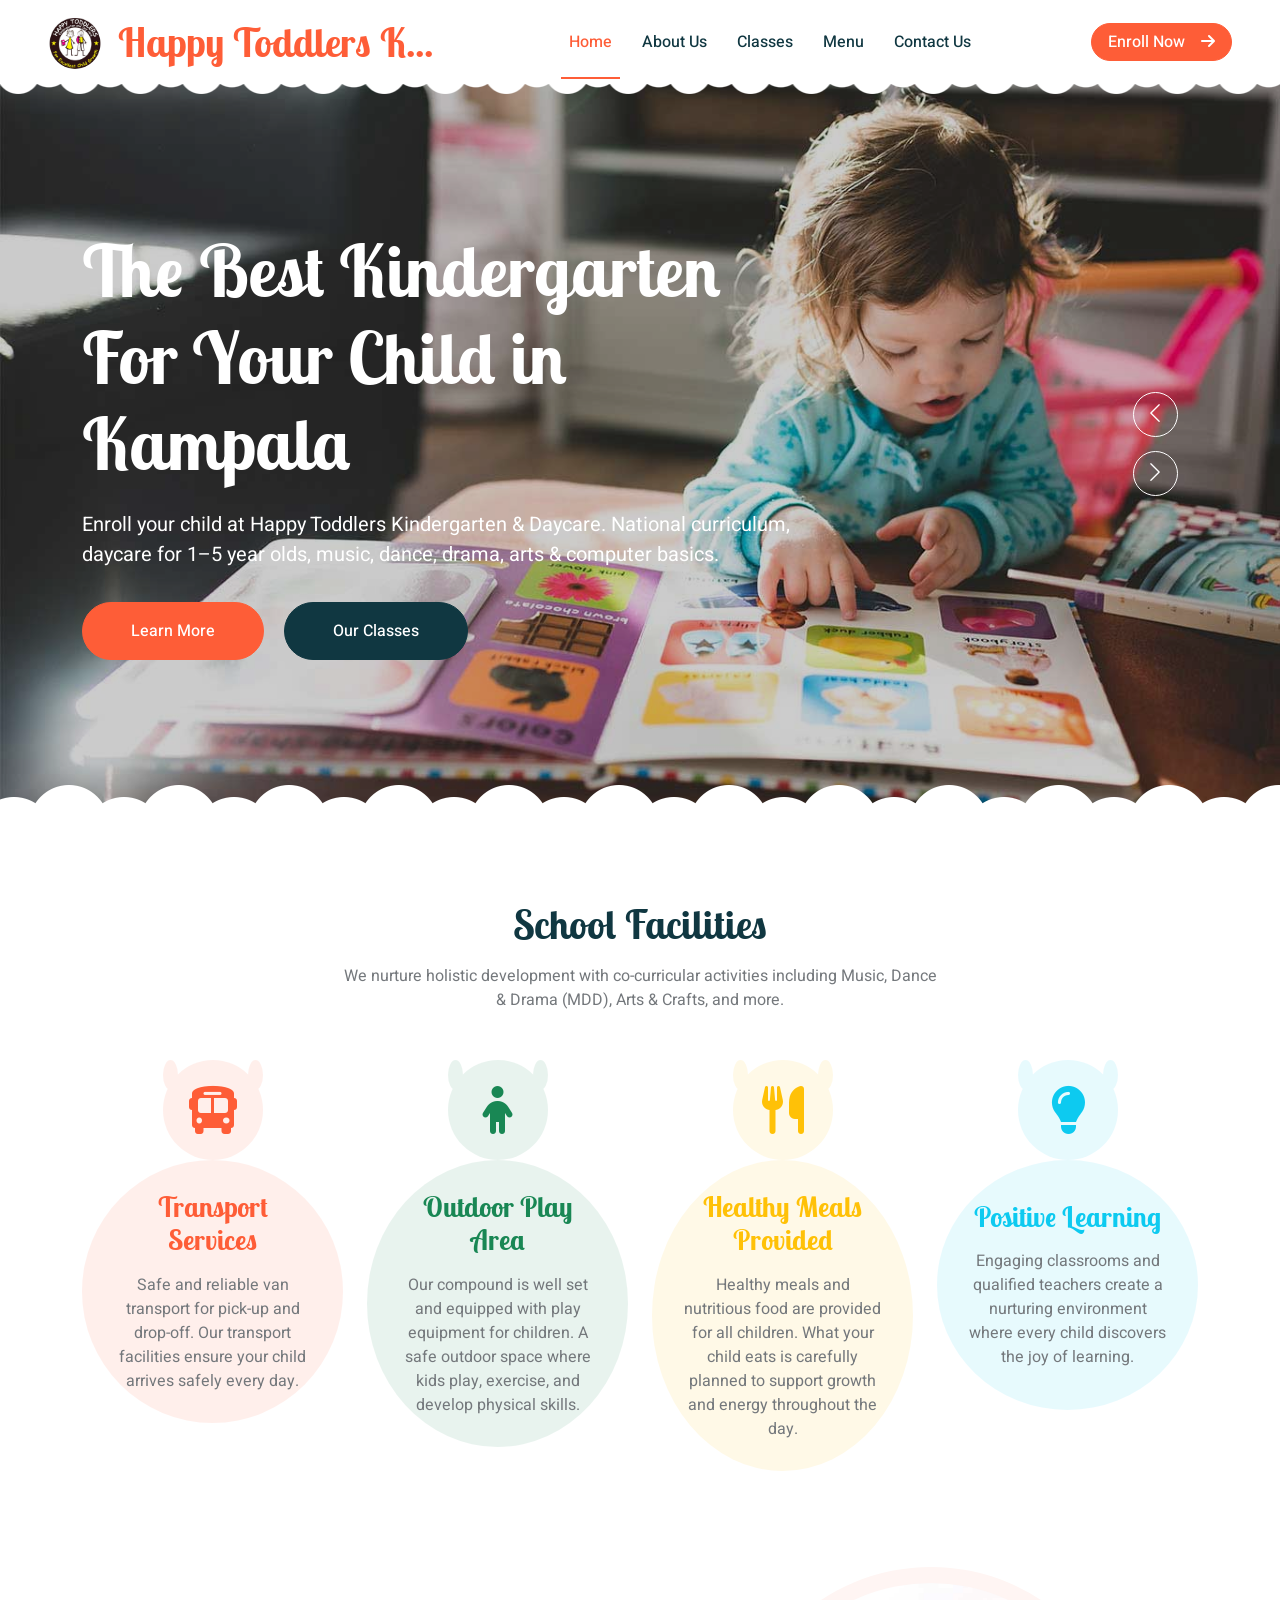
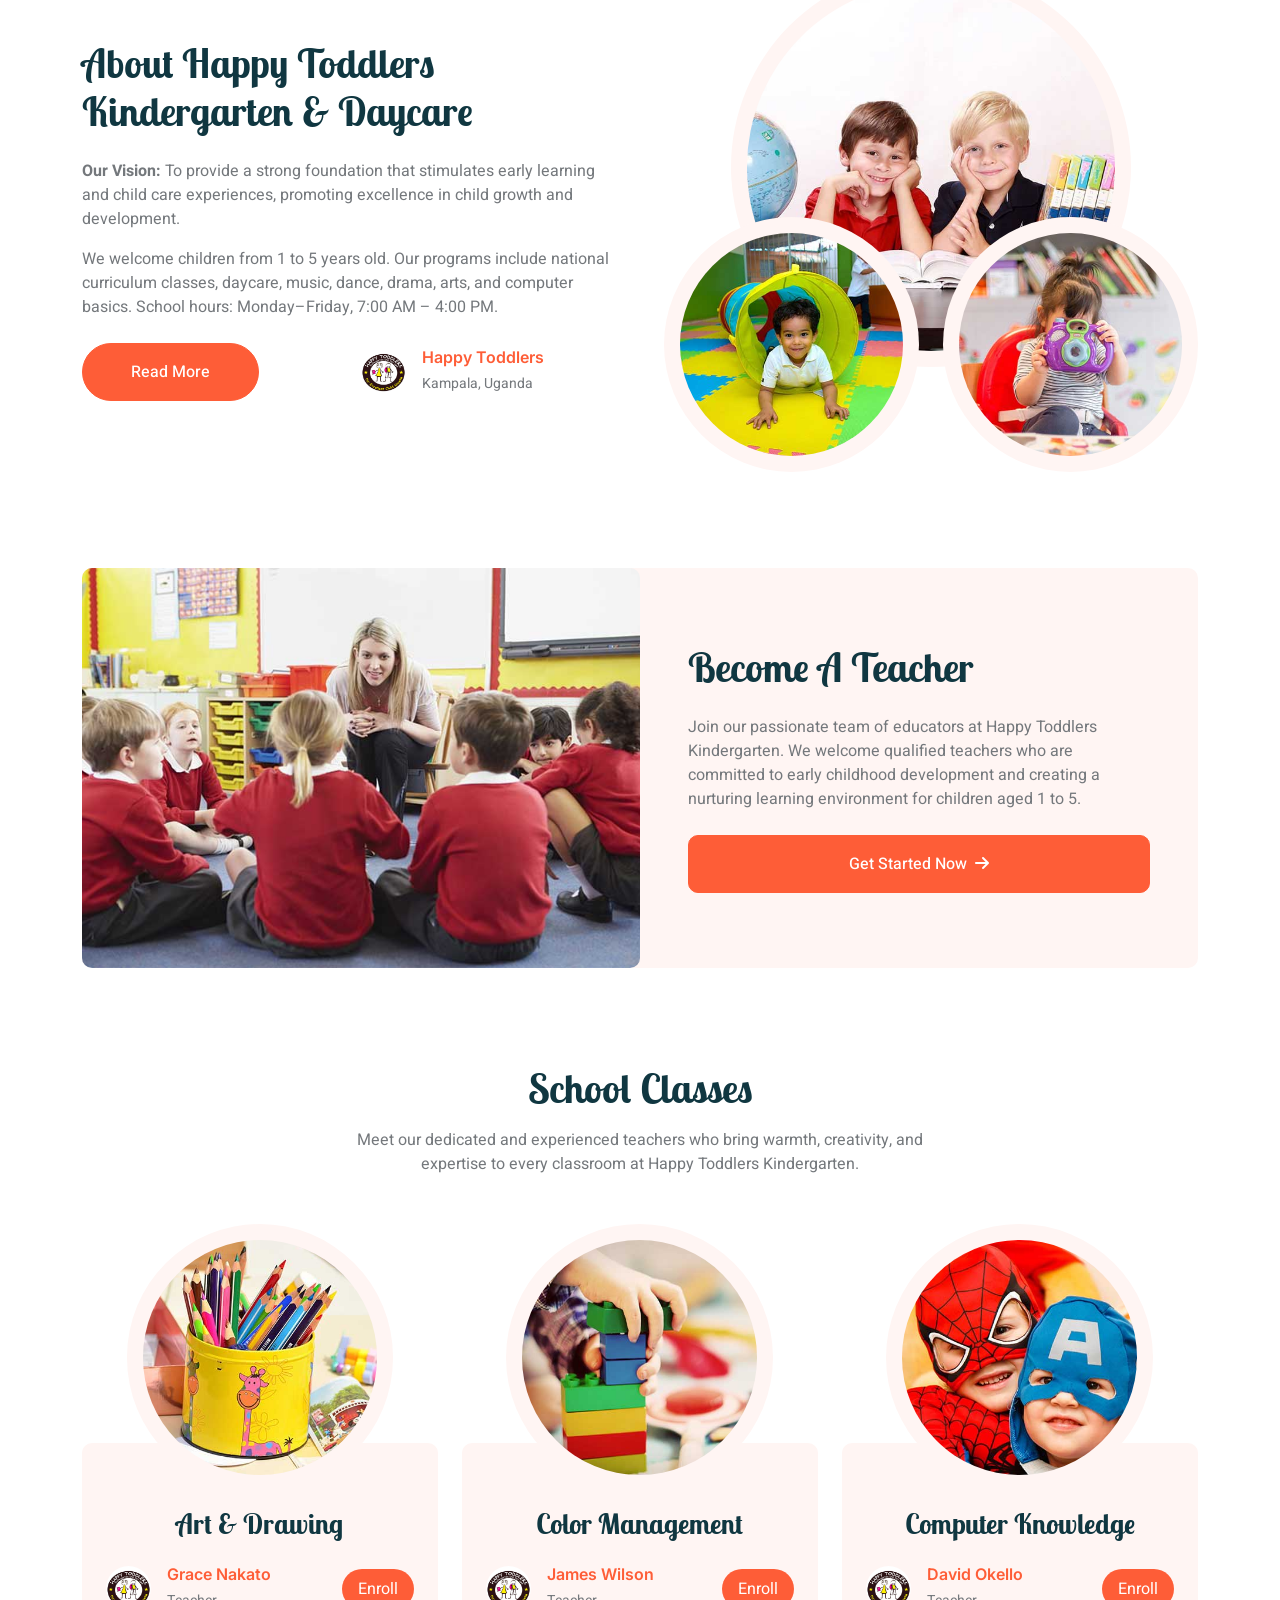
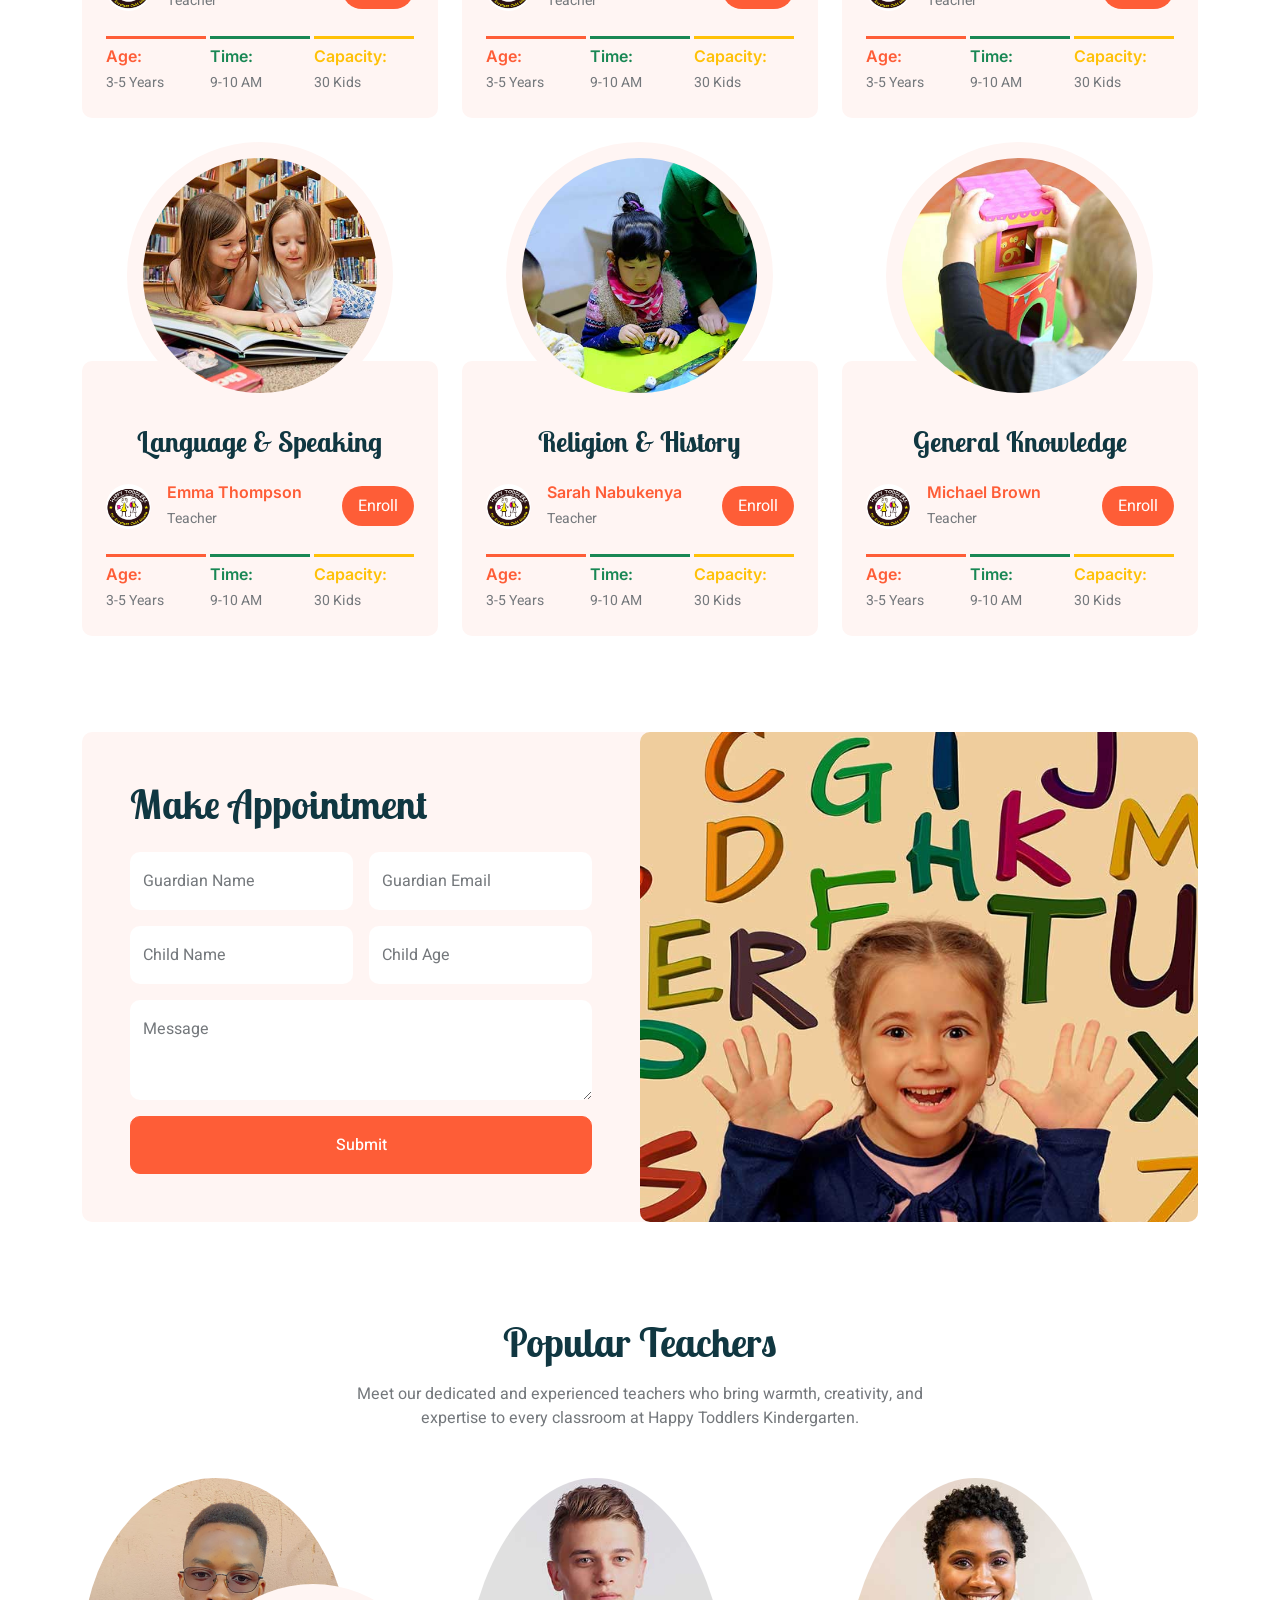
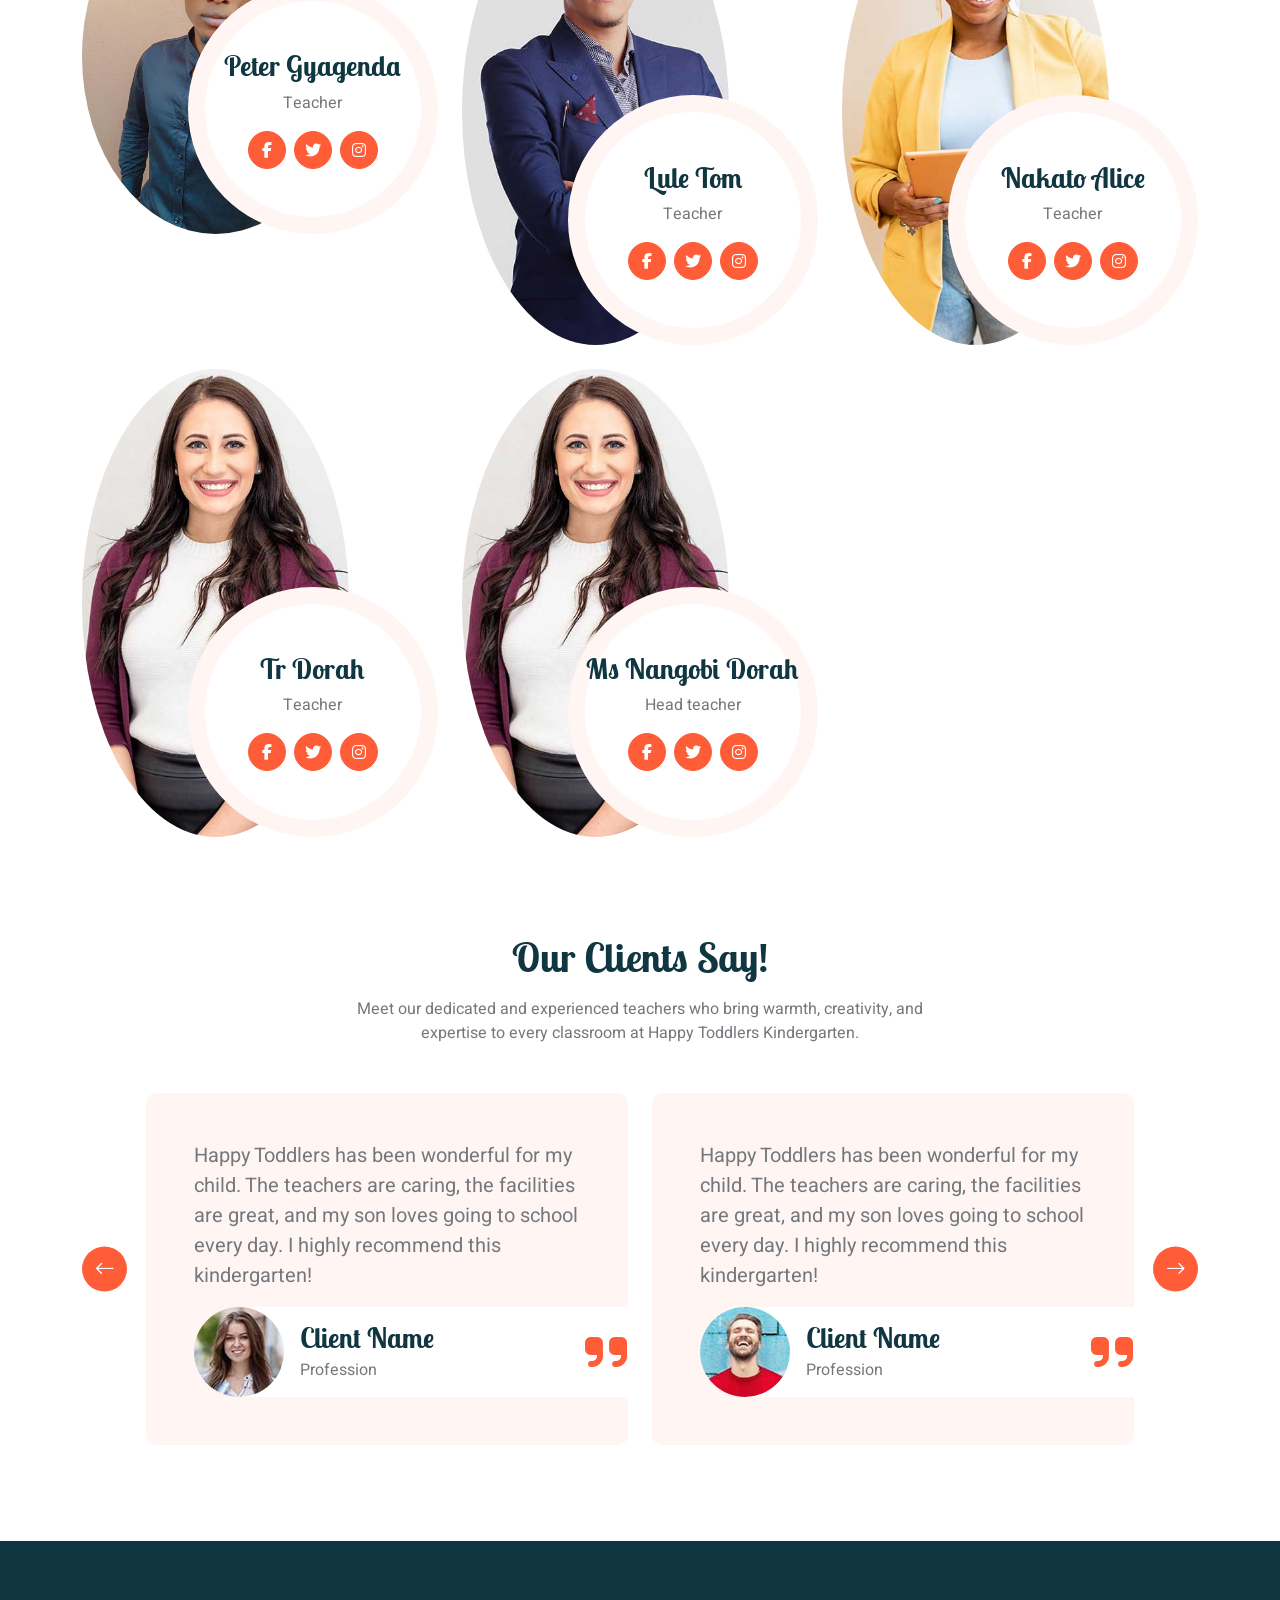
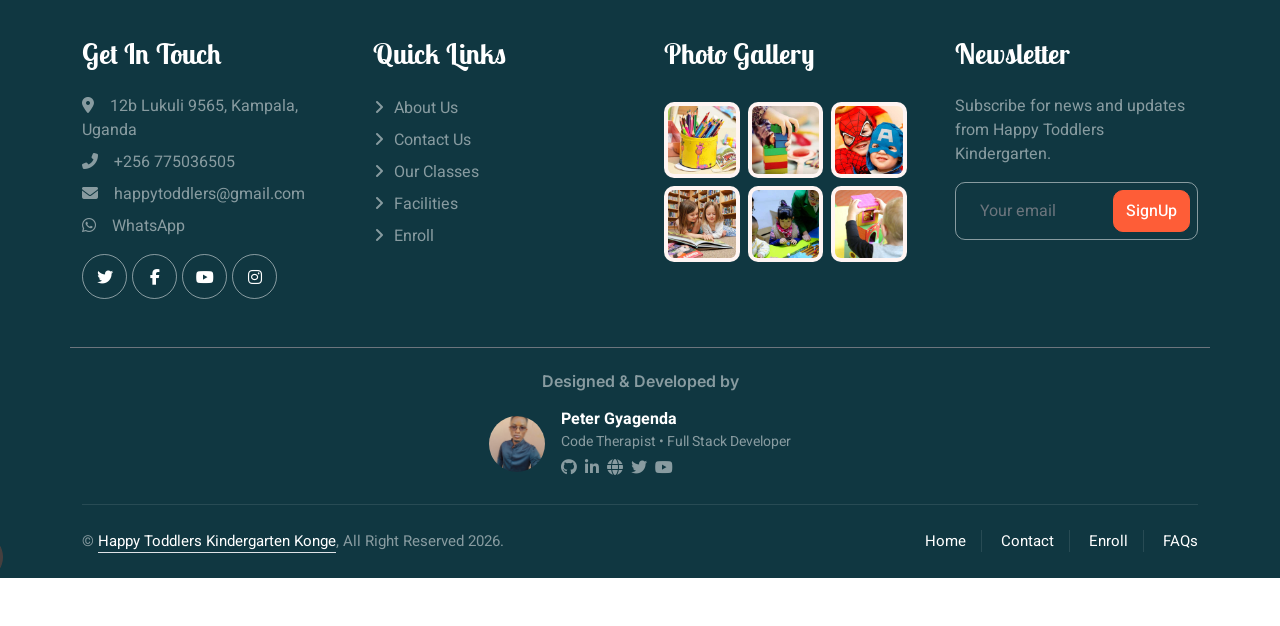
==== commit c0b5f6d7: "Add developer credits: Peter Gyagenda - designer, developer, implementer with photo and social links" ====
--- a/index.html
+++ b/index.html
@@ -749,6 +749,27 @@
                     </div>
                 </div>
             </div>
+            <div class="container border-top border-secondary pt-4">
+                <div class="row align-items-center justify-content-center g-3 mb-4">
+                    <div class="col-12 text-center">
+                        <h6 class="text-white-50 mb-3">Designed & Developed by</h6>
+                        <div class="d-flex align-items-center justify-content-center flex-wrap gap-3">
+                            <img src="img/developer-peter.jpg" alt="Peter Gyagenda - Developer" class="rounded-circle" style="width: 56px; height: 56px; object-fit: cover;">
+                            <div class="text-start">
+                                <strong class="text-white">Peter Gyagenda</strong>
+                                <p class="mb-0 small text-white-50">Code Therapist • Full Stack Developer</p>
+                                <div class="d-flex gap-2 mt-1 justify-content-center justify-content-md-start">
+                                    <a href="https://github.com/codetherapistpita-oss" target="_blank" class="text-white-50" title="GitHub"><i class="fab fa-github"></i></a>
+                                    <a href="https://linkedin.com/in/code-therapist-1142243b5" target="_blank" class="text-white-50" title="LinkedIn"><i class="fab fa-linkedin-in"></i></a>
+                                    <a href="https://codetherapistpita-oss.github.io/codetherapist-portfolio/" target="_blank" class="text-white-50" title="Portfolio"><i class="fa fa-globe"></i></a>
+                                    <a href="https://x.com/1codetherapist" target="_blank" class="text-white-50" title="X"><i class="fab fa-twitter"></i></a>
+                                    <a href="https://youtube.com/@codetherapist-m5d" target="_blank" class="text-white-50" title="YouTube"><i class="fab fa-youtube"></i></a>
+                                </div>
+                            </div>
+                        </div>
+                    </div>
+                </div>
+            </div>
             <div class="container">
                 <div class="copyright">
                     <div class="row">
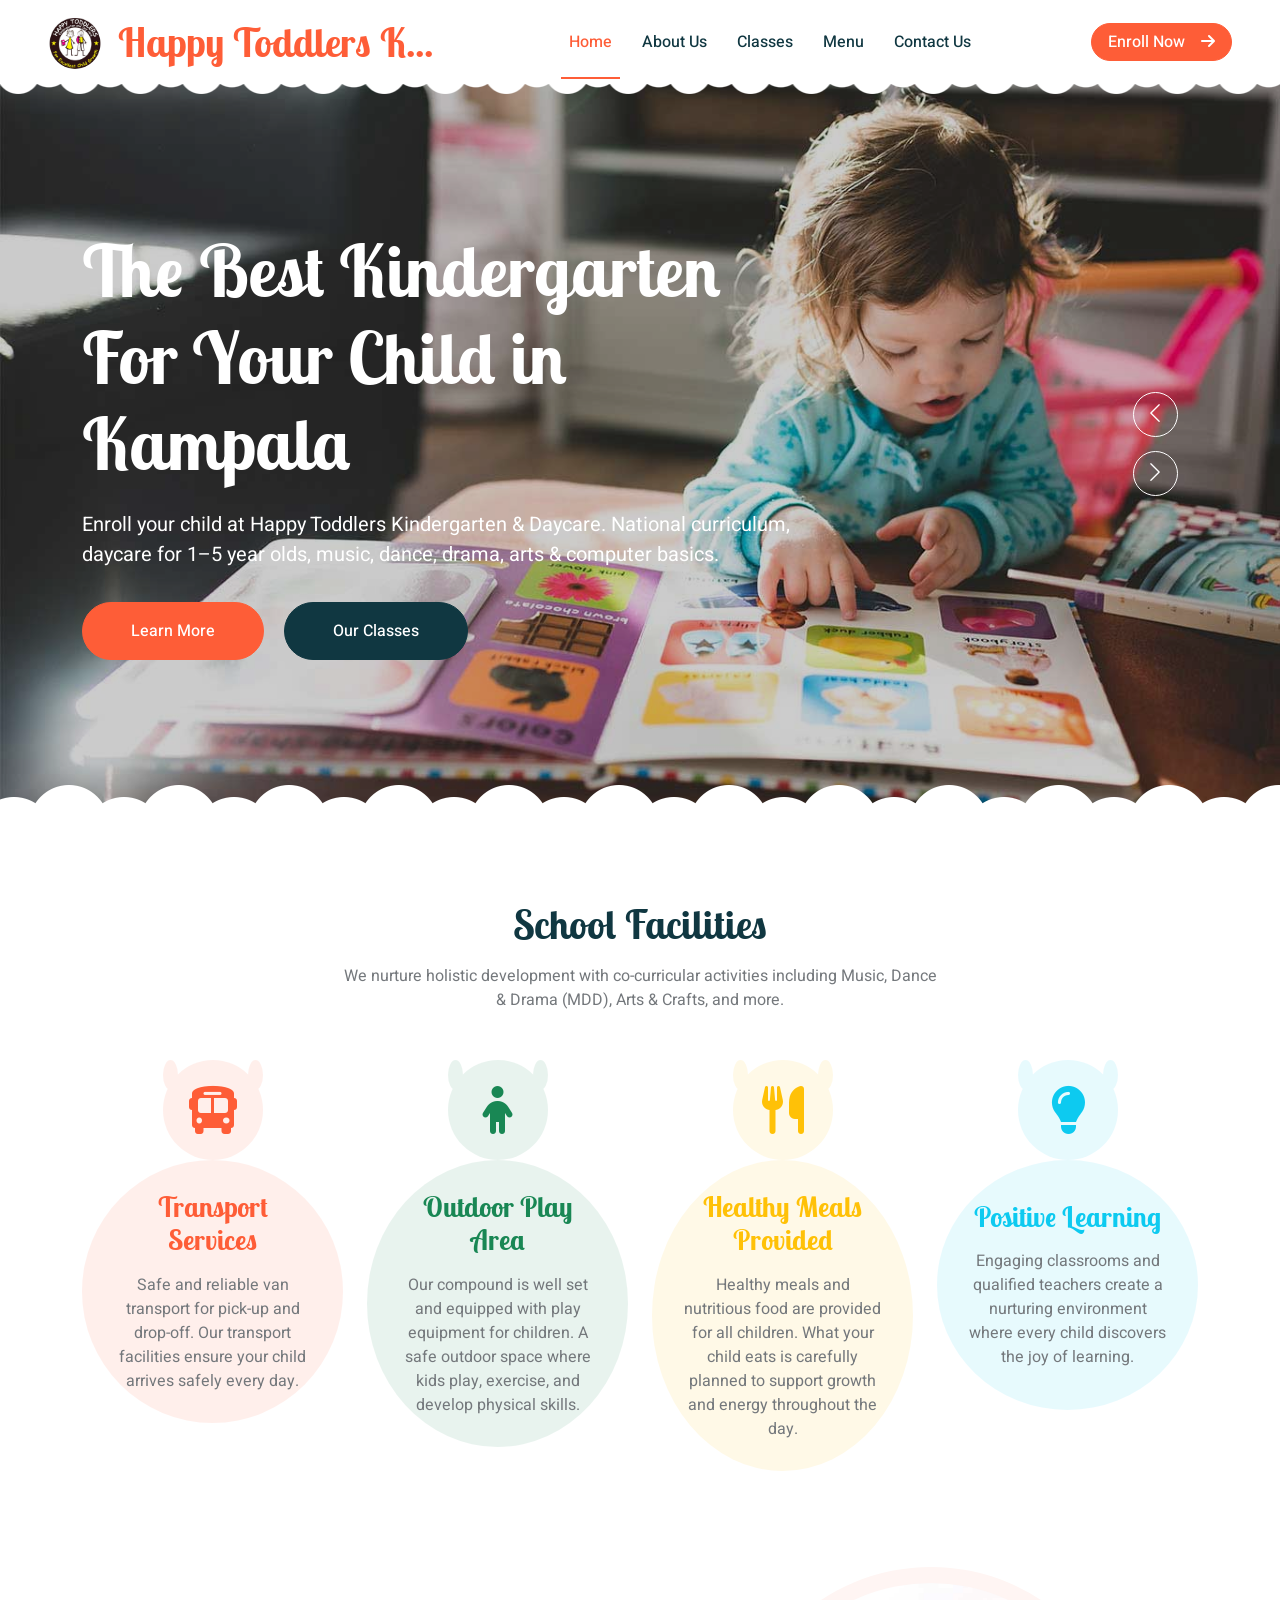
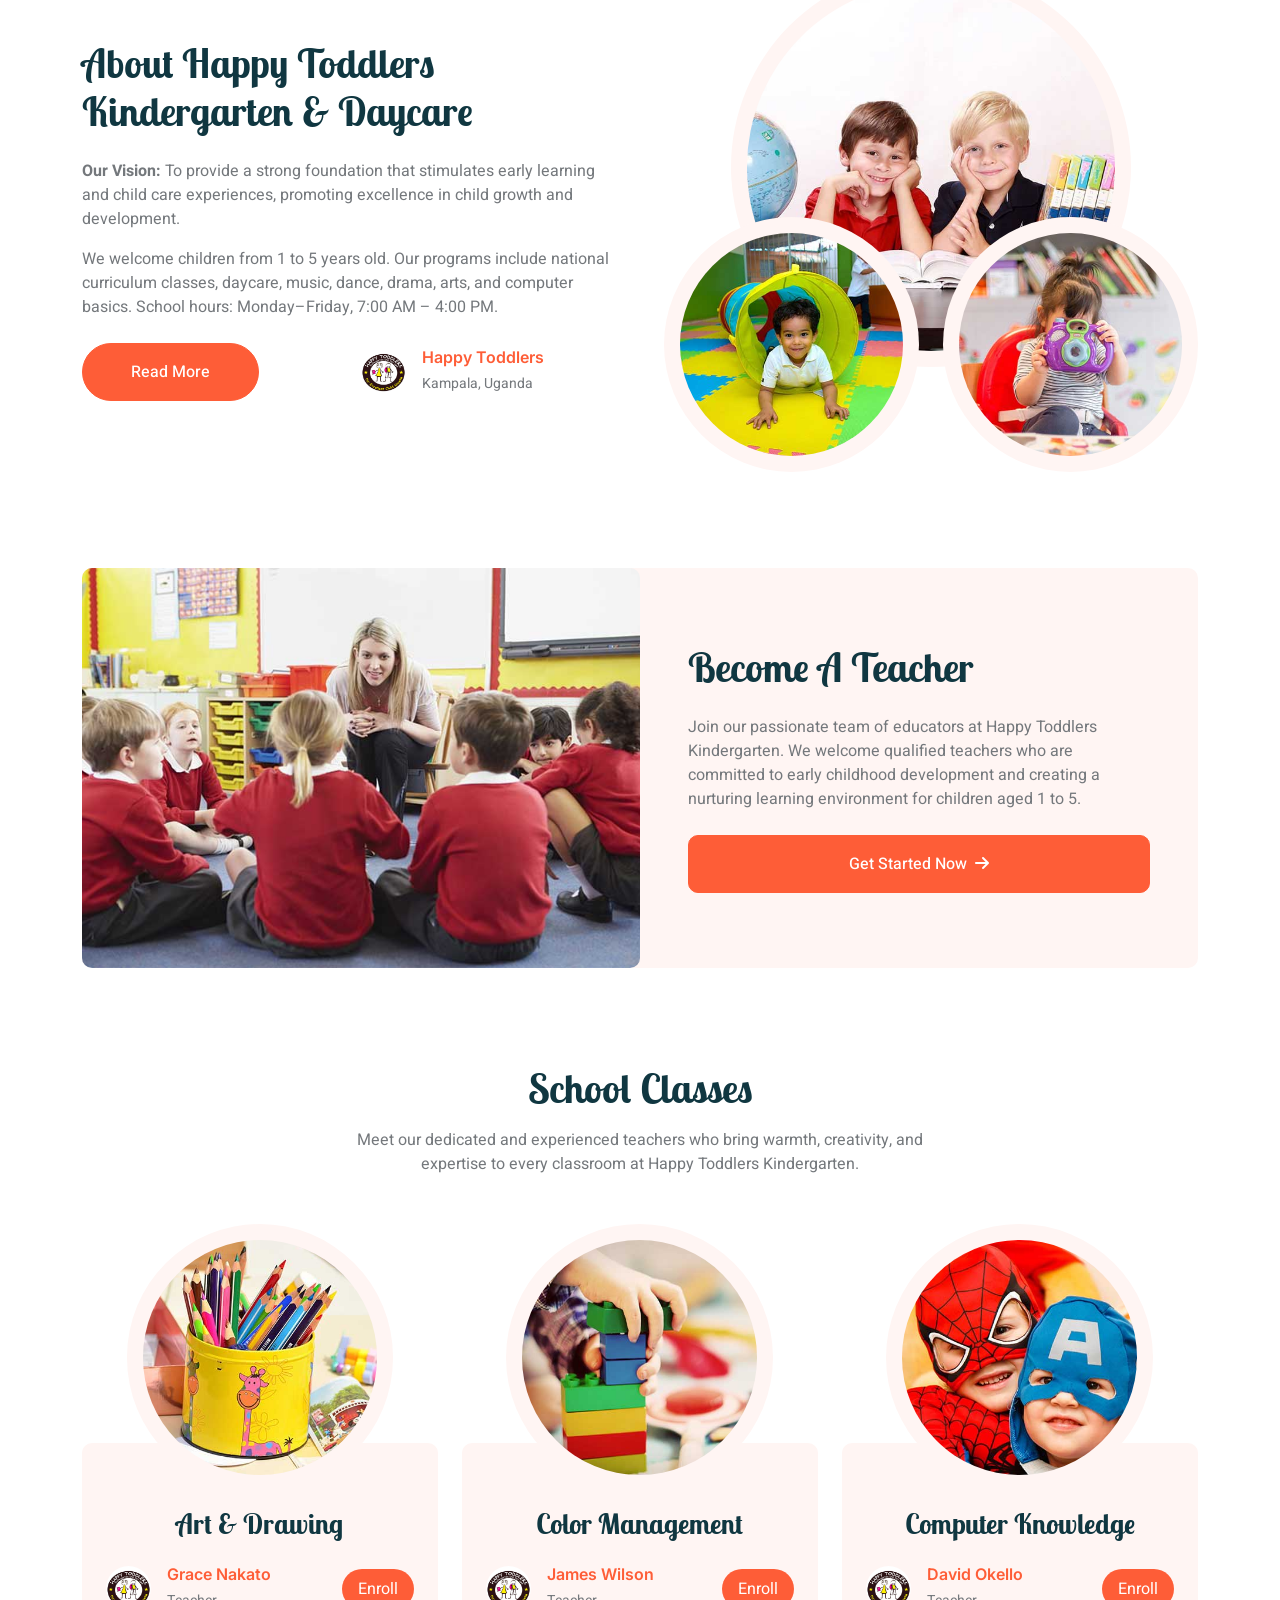
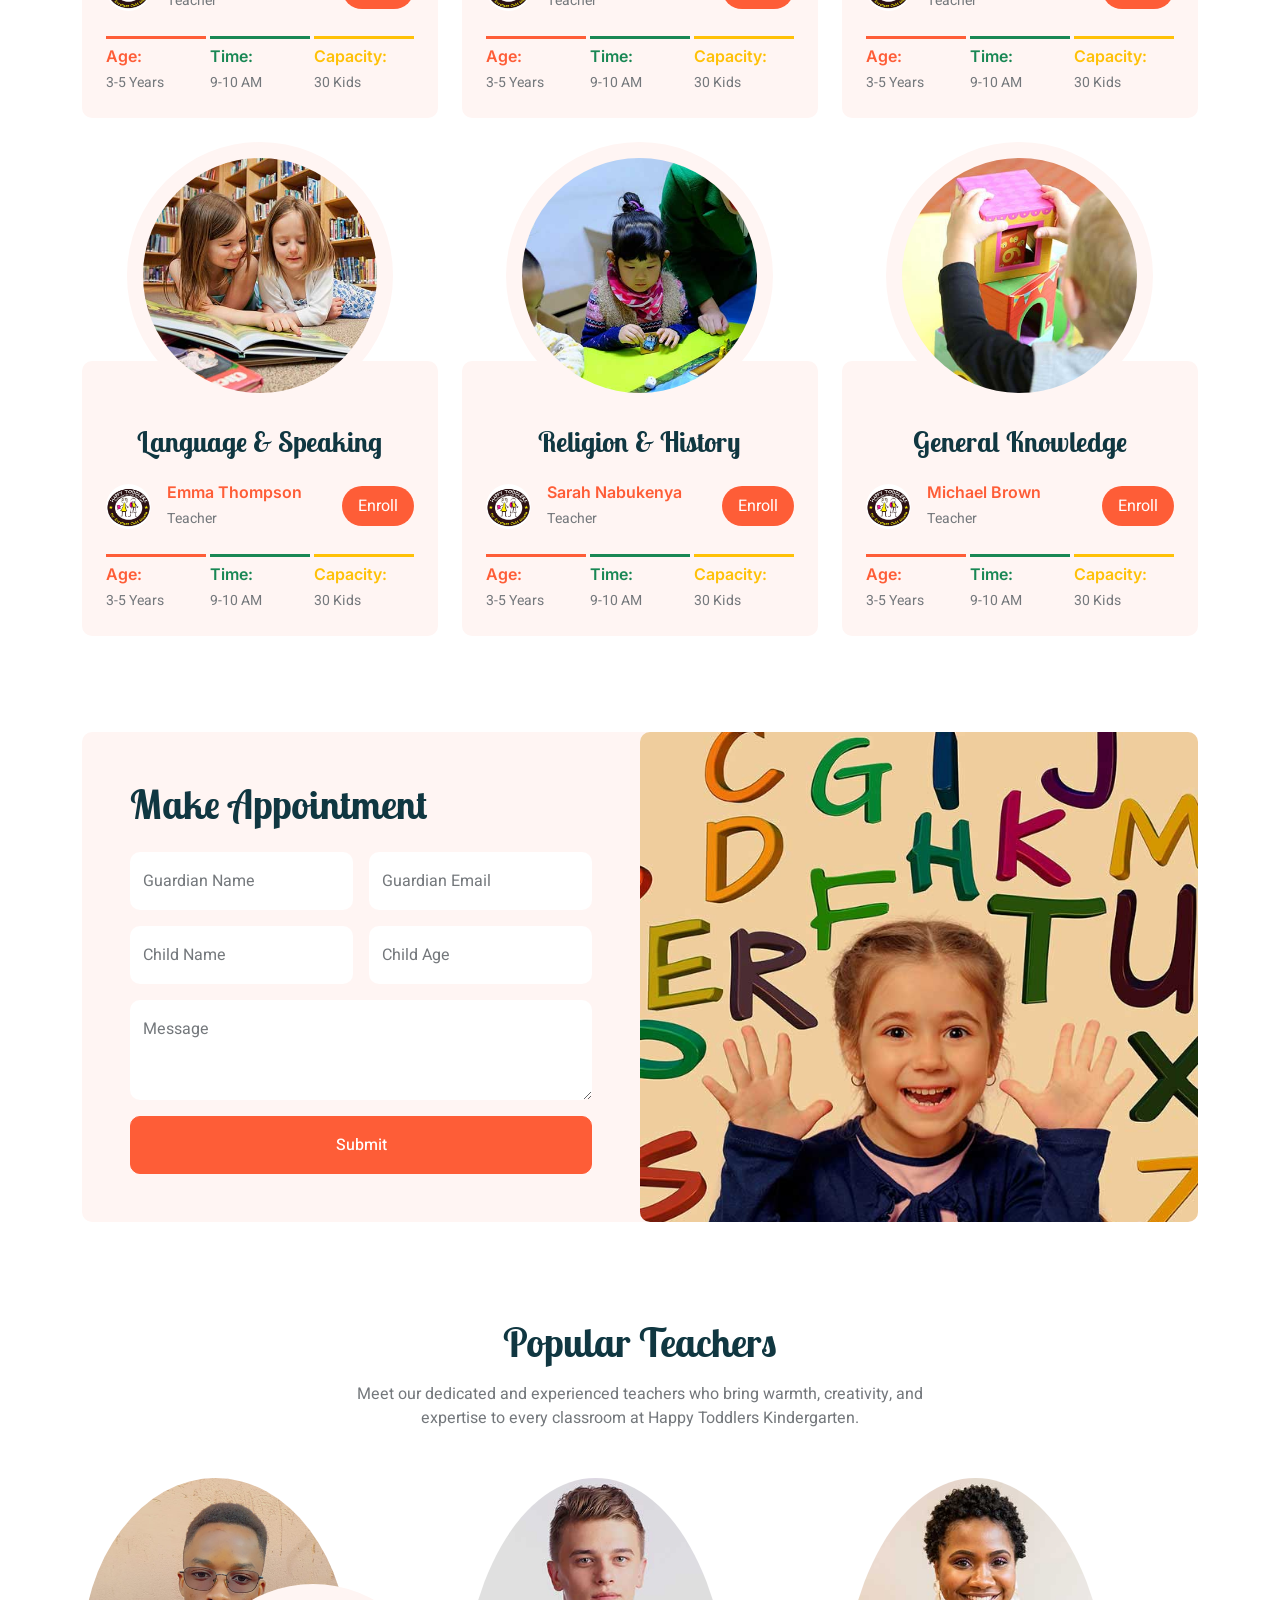
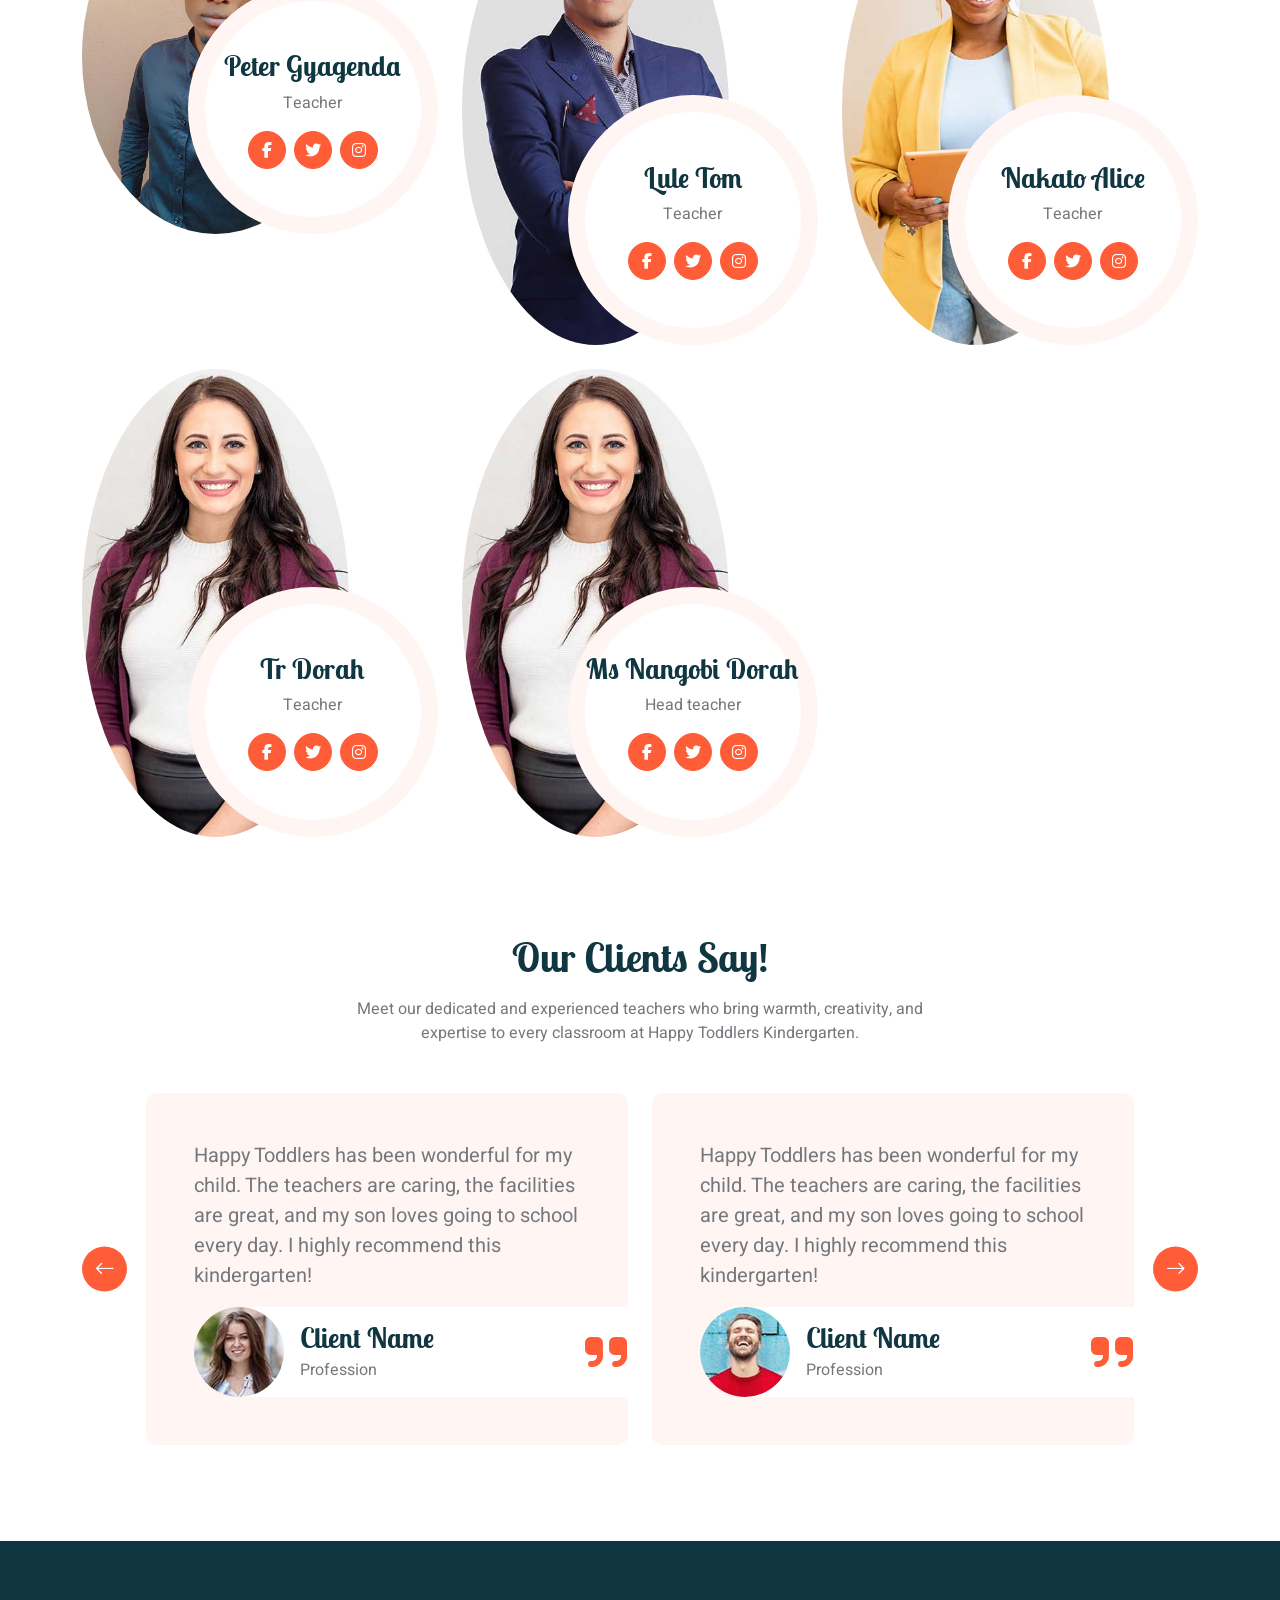
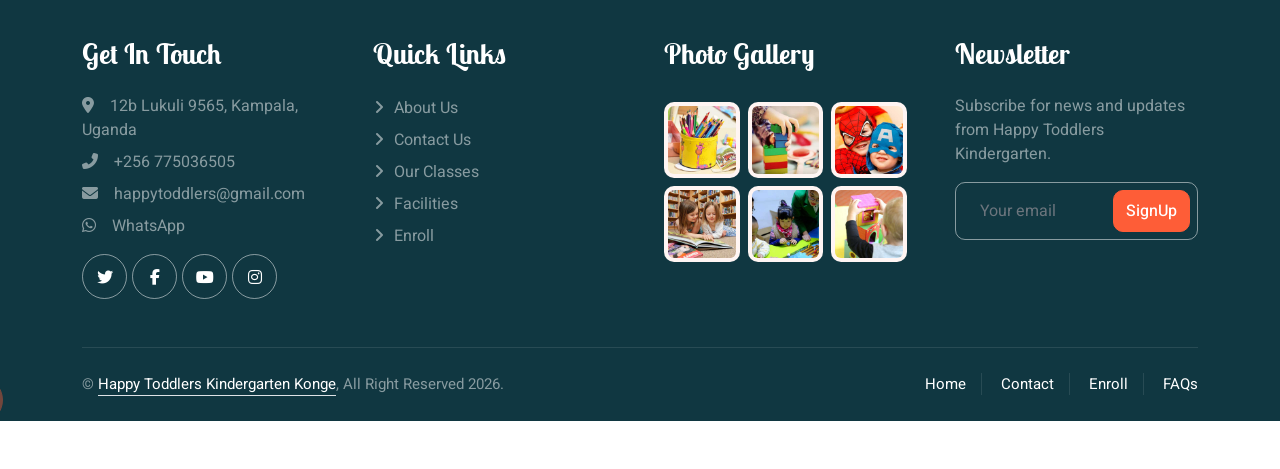
==== commit 8a276f9d: "Implement discussed features: live link, Show support section, Formspree forms, developer removal, F" ====
--- a/index.html
+++ b/index.html
@@ -509,35 +509,36 @@
                         <div class="col-lg-6 wow fadeIn" data-wow-delay="0.1s">
                             <div class="h-100 d-flex flex-column justify-content-center p-5">
                                 <h1 class="mb-4">Make Appointment</h1>
-                                <form>
+                                <form action="https://formspree.io/f/YOUR_APPOINTMENT_FORM_ID" method="POST">
+                                    <input type="hidden" name="_subject" value="New enrollment appointment - Happy Toddlers">
                                     <div class="row g-3">
                                         <div class="col-sm-6">
                                             <div class="form-floating">
-                                                <input type="text" class="form-control border-0" id="gname" placeholder="Guardian Name">
+                                                <input type="text" class="form-control border-0" id="gname" name="guardian_name" placeholder="Guardian Name" required>
                                                 <label for="gname">Guardian Name</label>
                                             </div>
                                         </div>
                                         <div class="col-sm-6">
                                             <div class="form-floating">
-                                                <input type="email" class="form-control border-0" id="gmail" placeholder="Guardian Email">
+                                                <input type="email" class="form-control border-0" id="gmail" name="guardian_email" placeholder="Guardian Email" required>
                                                 <label for="gmail">Guardian Email</label>
                                             </div>
                                         </div>
                                         <div class="col-sm-6">
                                             <div class="form-floating">
-                                                <input type="text" class="form-control border-0" id="cname" placeholder="Child Name">
+                                                <input type="text" class="form-control border-0" id="cname" name="child_name" placeholder="Child Name" required>
                                                 <label for="cname">Child Name</label>
                                             </div>
                                         </div>
                                         <div class="col-sm-6">
                                             <div class="form-floating">
-                                                <input type="text" class="form-control border-0" id="cage" placeholder="Child Age">
+                                                <input type="text" class="form-control border-0" id="cage" name="child_age" placeholder="Child Age" required>
                                                 <label for="cage">Child Age</label>
                                             </div>
                                         </div>
                                         <div class="col-12">
                                             <div class="form-floating">
-                                                <textarea class="form-control border-0" placeholder="Leave a message here" id="message" style="height: 100px"></textarea>
+                                                <textarea class="form-control border-0" placeholder="Leave a message here" id="message" name="message" style="height: 100px"></textarea>
                                                 <label for="message">Message</label>
                                             </div>
                                         </div>
@@ -749,27 +750,6 @@
                     </div>
                 </div>
             </div>
-            <div class="container border-top border-secondary pt-4">
-                <div class="row align-items-center justify-content-center g-3 mb-4">
-                    <div class="col-12 text-center">
-                        <h6 class="text-white-50 mb-3">Designed & Developed by</h6>
-                        <div class="d-flex align-items-center justify-content-center flex-wrap gap-3">
-                            <img src="img/developer-peter.jpg" alt="Peter Gyagenda - Developer" class="rounded-circle" style="width: 56px; height: 56px; object-fit: cover;">
-                            <div class="text-start">
-                                <strong class="text-white">Peter Gyagenda</strong>
-                                <p class="mb-0 small text-white-50">Code Therapist • Full Stack Developer</p>
-                                <div class="d-flex gap-2 mt-1 justify-content-center justify-content-md-start">
-                                    <a href="https://github.com/codetherapistpita-oss" target="_blank" class="text-white-50" title="GitHub"><i class="fab fa-github"></i></a>
-                                    <a href="https://linkedin.com/in/code-therapist-1142243b5" target="_blank" class="text-white-50" title="LinkedIn"><i class="fab fa-linkedin-in"></i></a>
-                                    <a href="https://codetherapistpita-oss.github.io/codetherapist-portfolio/" target="_blank" class="text-white-50" title="Portfolio"><i class="fa fa-globe"></i></a>
-                                    <a href="https://x.com/1codetherapist" target="_blank" class="text-white-50" title="X"><i class="fab fa-twitter"></i></a>
-                                    <a href="https://youtube.com/@codetherapist-m5d" target="_blank" class="text-white-50" title="YouTube"><i class="fab fa-youtube"></i></a>
-                                </div>
-                            </div>
-                        </div>
-                    </div>
-                </div>
-            </div>
             <div class="container">
                 <div class="copyright">
                     <div class="row">
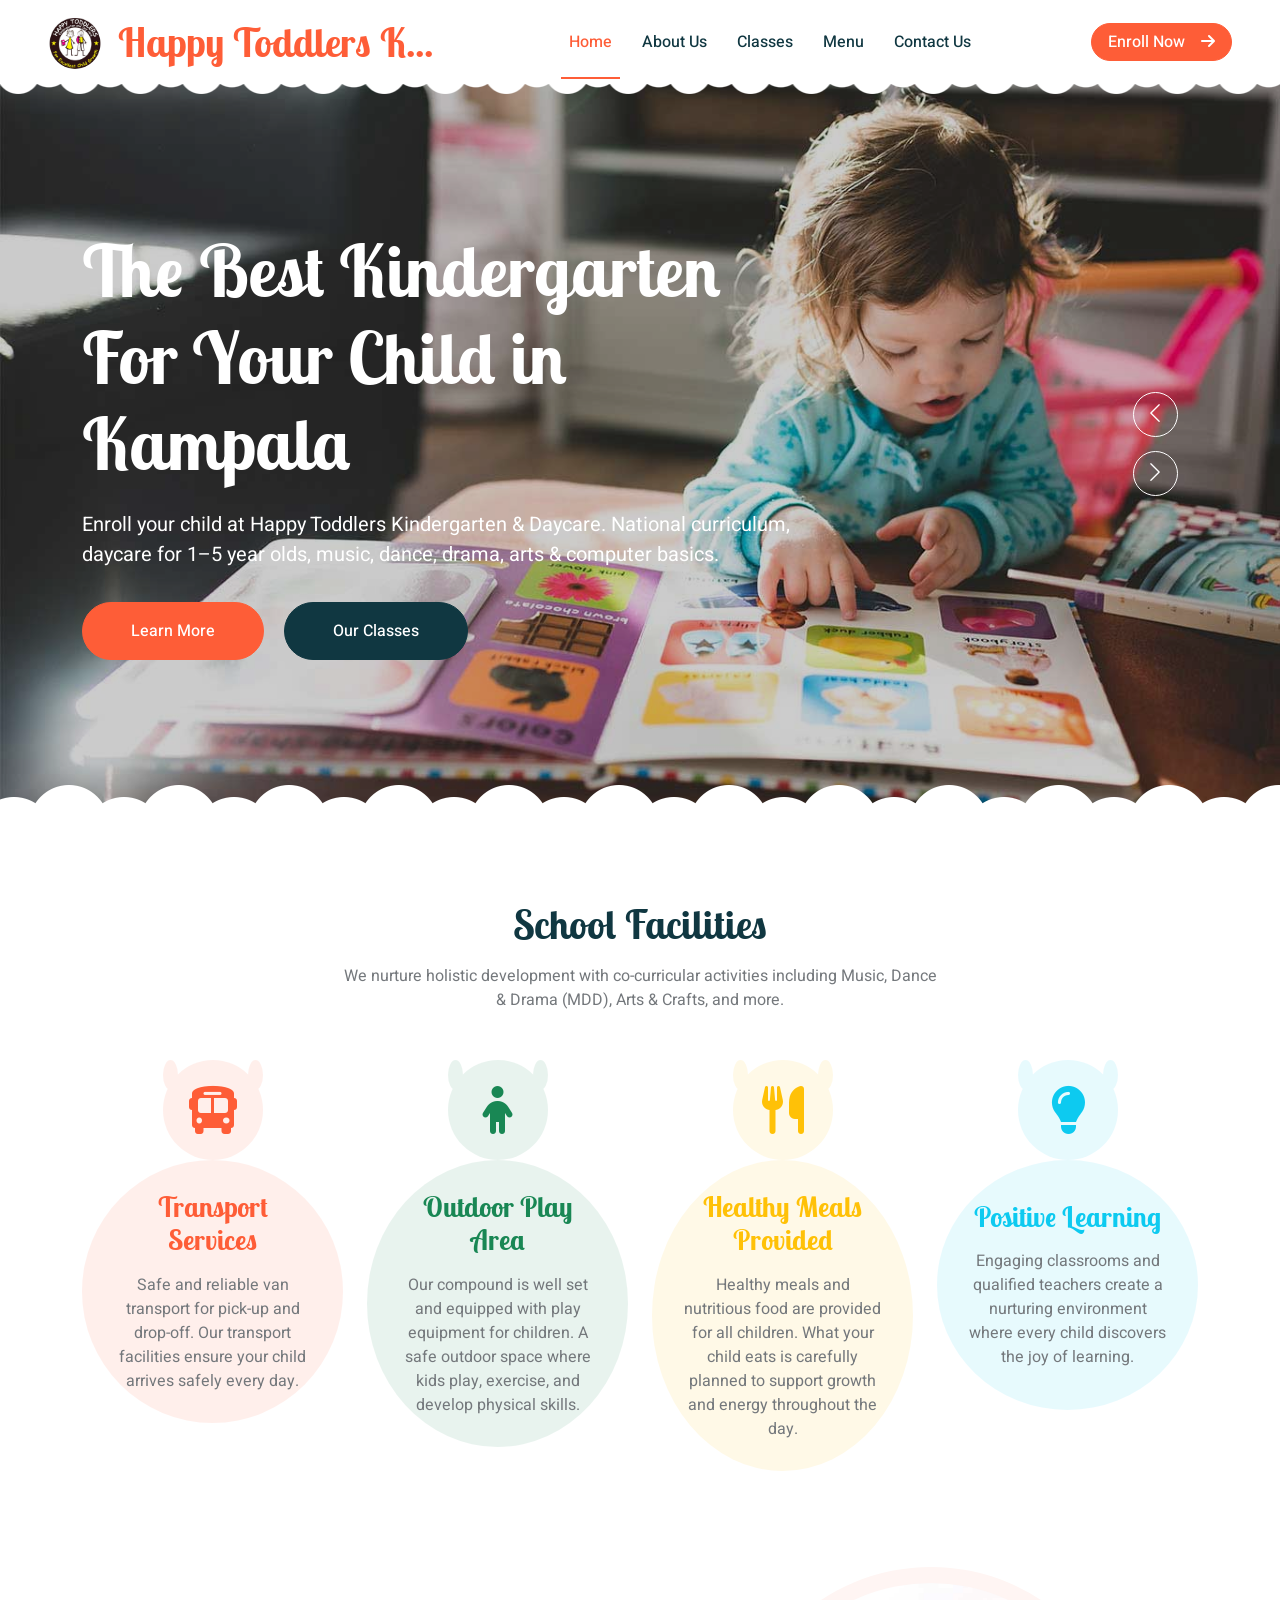
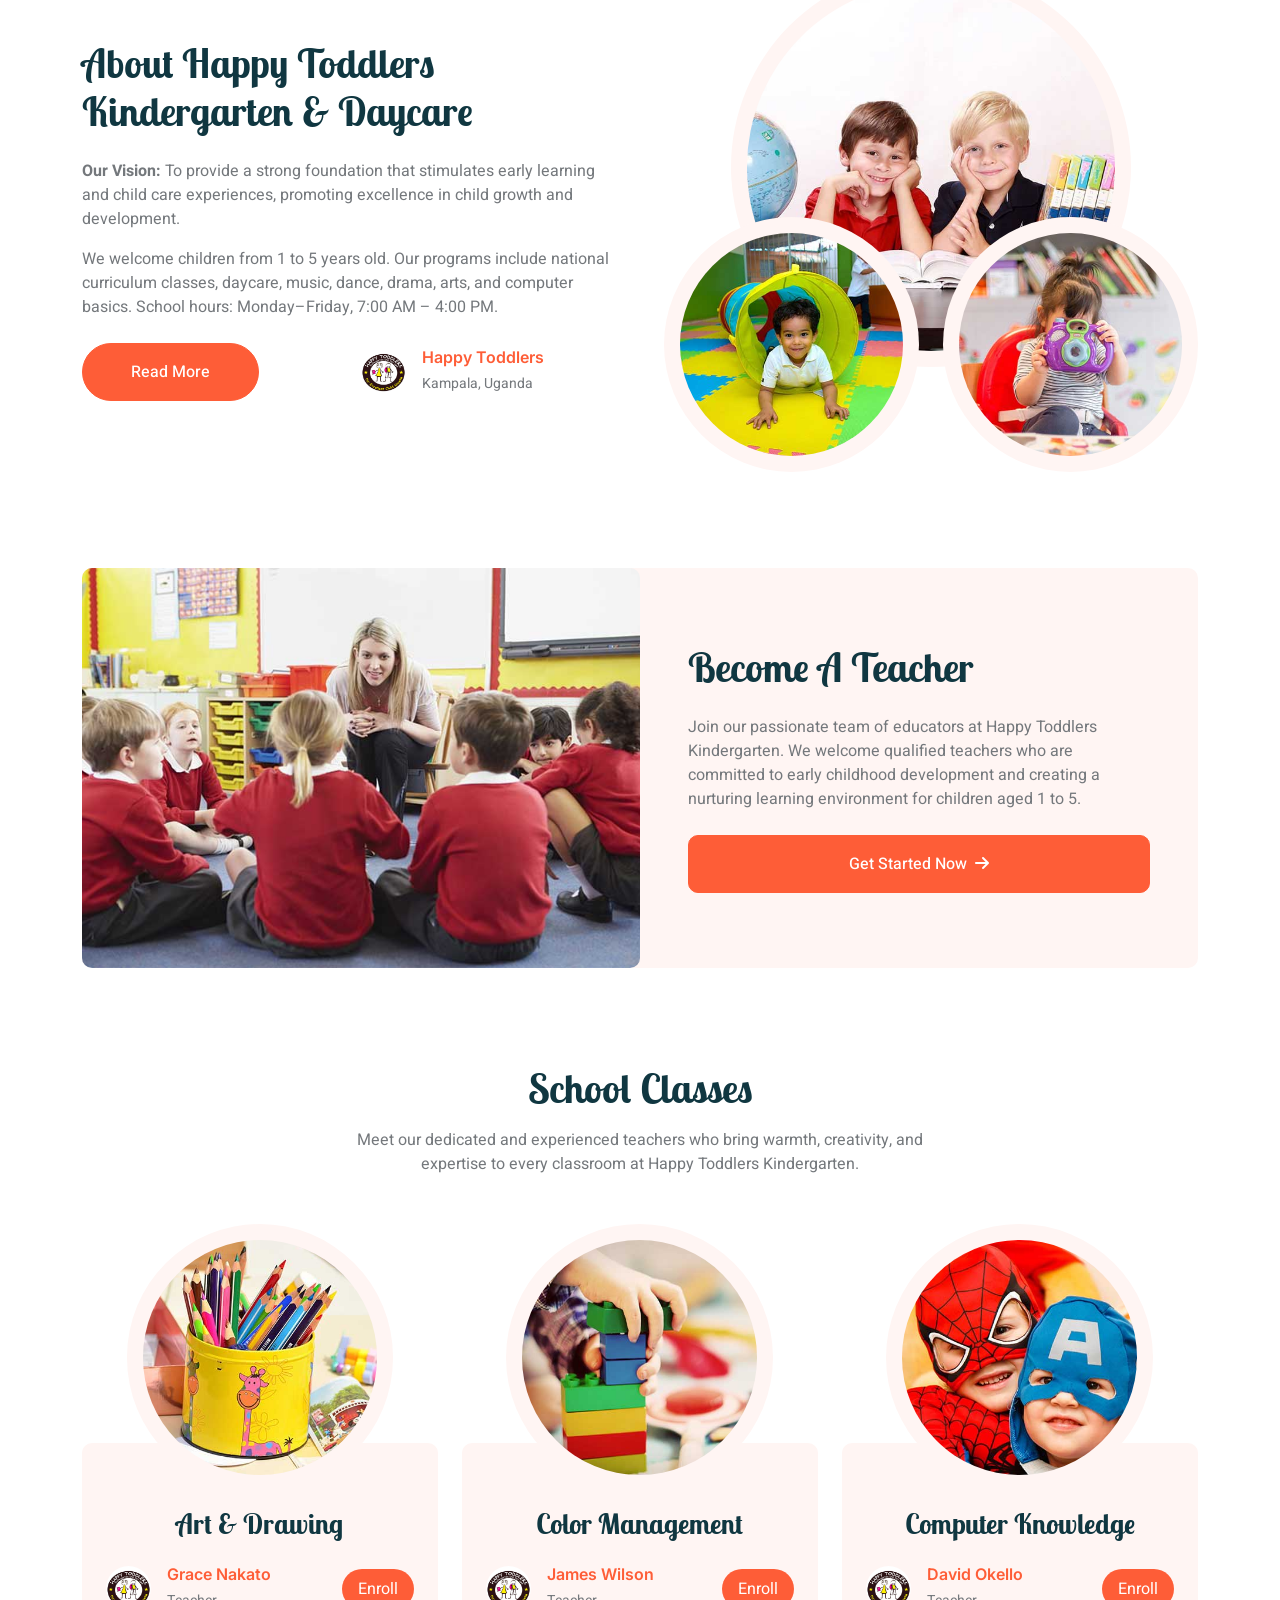
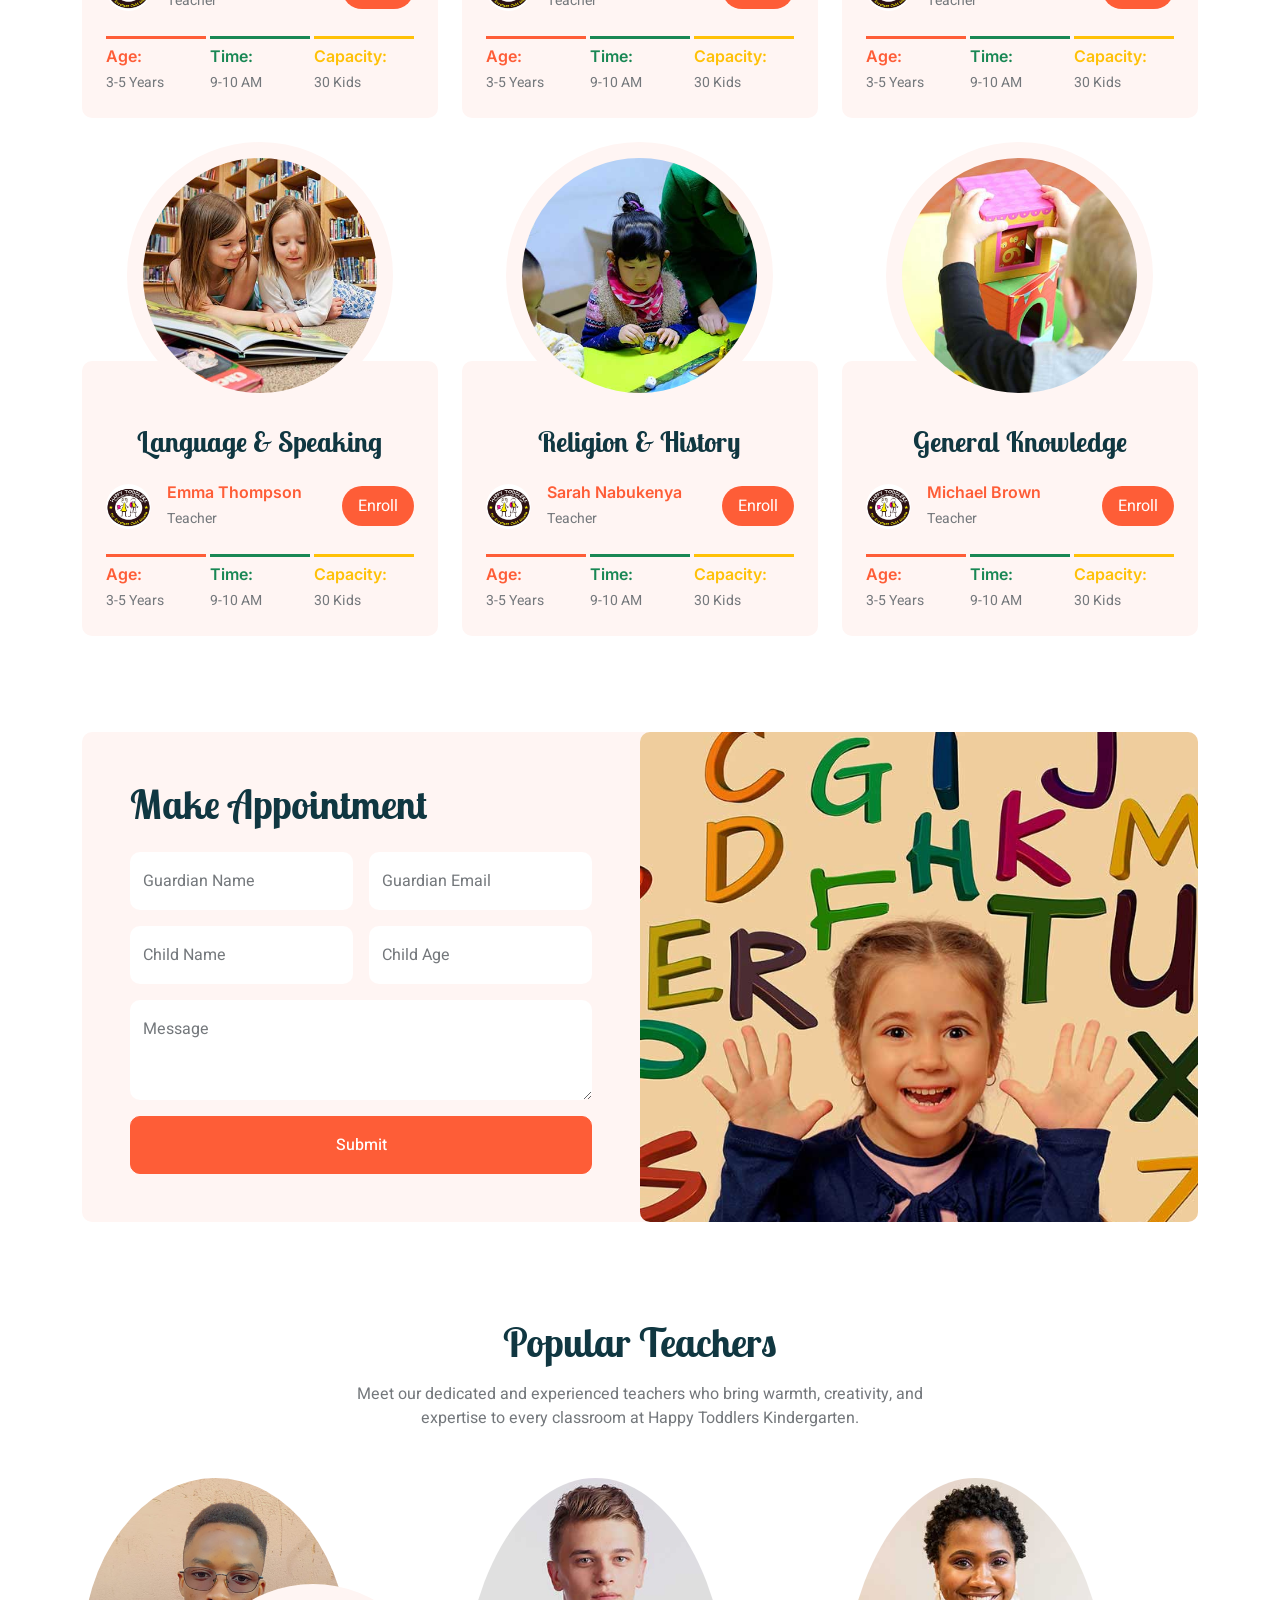
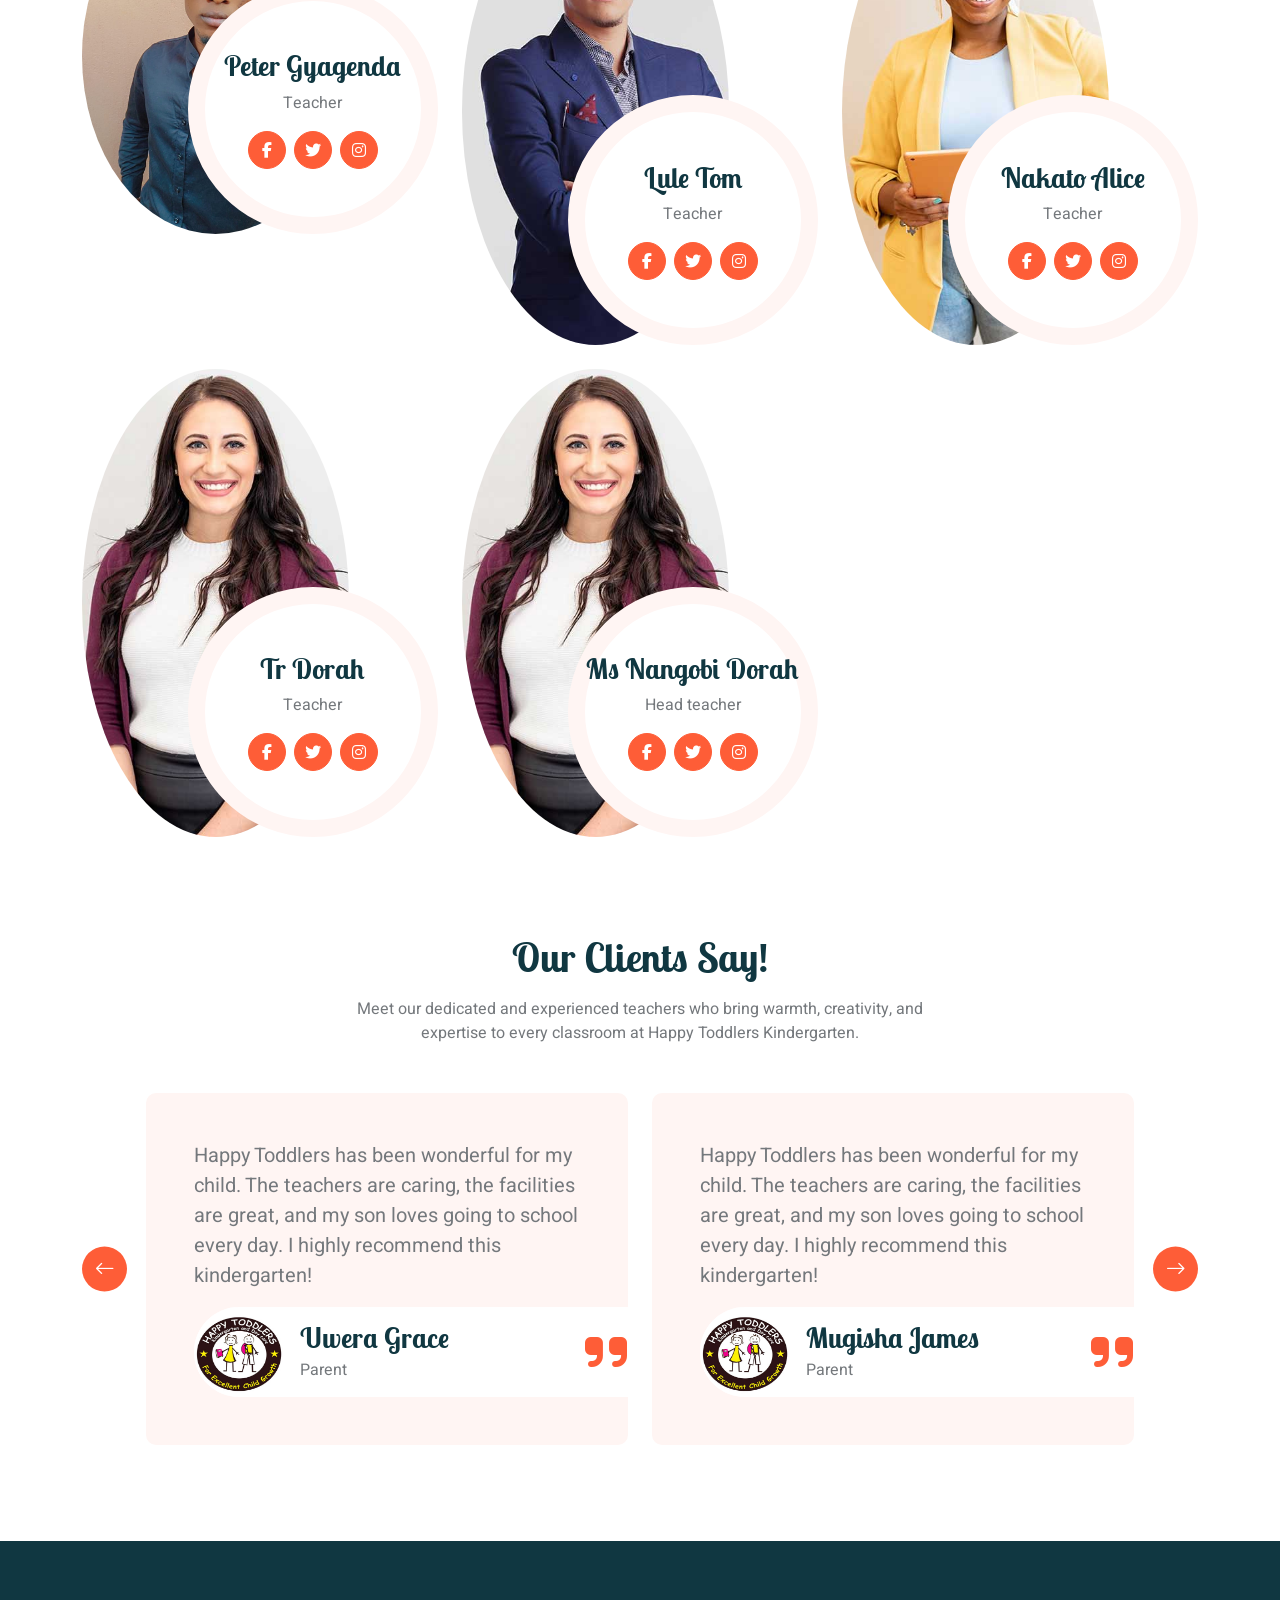
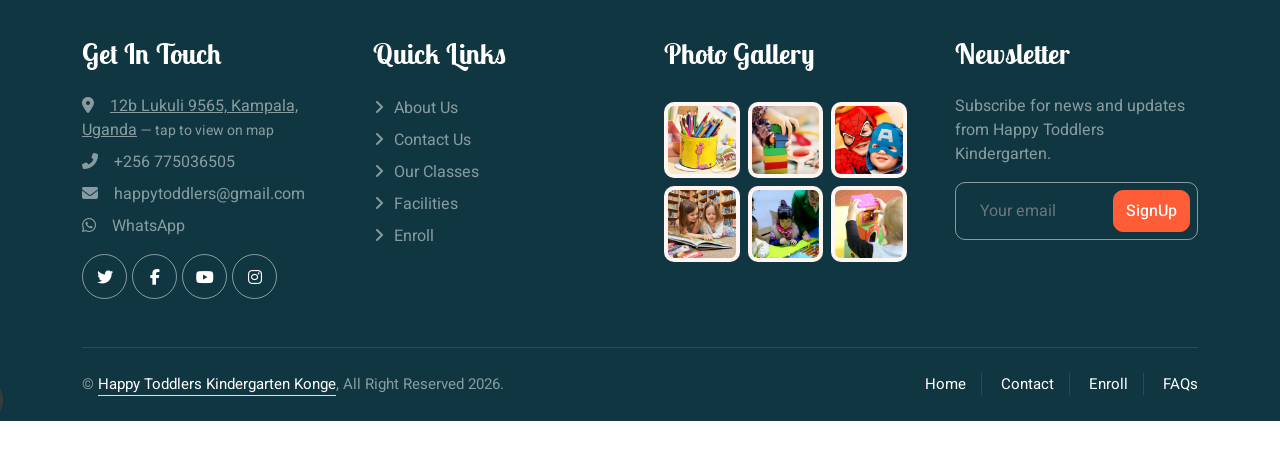
==== commit 9f4f6ee5: "Add Contributors section with image, YouTube focus, and avatar styling; testimonial updates Made-wit" ====
--- a/index.html
+++ b/index.html
@@ -656,10 +656,10 @@
                     <div class="testimonial-item bg-light rounded p-5">
                         <p class="fs-5">Happy Toddlers has been wonderful for my child. The teachers are caring, the facilities are great, and my son loves going to school every day. I highly recommend this kindergarten!</p>
                         <div class="d-flex align-items-center bg-white me-n5" style="border-radius: 50px 0 0 50px;">
-                            <img class="img-fluid flex-shrink-0 rounded-circle" src="img/testimonial-1.jpg" style="width: 90px; height: 90px;">
+                            <img class="img-fluid flex-shrink-0 rounded-circle" src="img/testimonial-client.jpg" style="width: 90px; height: 90px;">
                             <div class="ps-3">
-                                <h3 class="mb-1">Client Name</h3>
-                                <span>Profession</span>
+                                <h3 class="mb-1">Uwera Grace</h3>
+                                <span>Parent</span>
                             </div>
                             <i class="fa fa-quote-right fa-3x text-primary ms-auto d-none d-sm-flex"></i>
                         </div>
@@ -667,10 +667,10 @@
                     <div class="testimonial-item bg-light rounded p-5">
                         <p class="fs-5">Happy Toddlers has been wonderful for my child. The teachers are caring, the facilities are great, and my son loves going to school every day. I highly recommend this kindergarten!</p>
                         <div class="d-flex align-items-center bg-white me-n5" style="border-radius: 50px 0 0 50px;">
-                            <img class="img-fluid flex-shrink-0 rounded-circle" src="img/testimonial-2.jpg" style="width: 90px; height: 90px;">
+                            <img class="img-fluid flex-shrink-0 rounded-circle" src="img/testimonial-client.jpg" style="width: 90px; height: 90px;">
                             <div class="ps-3">
-                                <h3 class="mb-1">Client Name</h3>
-                                <span>Profession</span>
+                                <h3 class="mb-1">Mugisha James</h3>
+                                <span>Parent</span>
                             </div>
                             <i class="fa fa-quote-right fa-3x text-primary ms-auto d-none d-sm-flex"></i>
                         </div>
@@ -678,10 +678,10 @@
                     <div class="testimonial-item bg-light rounded p-5">
                         <p class="fs-5">Happy Toddlers has been wonderful for my child. The teachers are caring, the facilities are great, and my son loves going to school every day. I highly recommend this kindergarten!</p>
                         <div class="d-flex align-items-center bg-white me-n5" style="border-radius: 50px 0 0 50px;">
-                            <img class="img-fluid flex-shrink-0 rounded-circle" src="img/testimonial-3.jpg" style="width: 90px; height: 90px;">
+                            <img class="img-fluid flex-shrink-0 rounded-circle" src="img/testimonial-client.jpg" style="width: 90px; height: 90px;">
                             <div class="ps-3">
-                                <h3 class="mb-1">Client Name</h3>
-                                <span>Profession</span>
+                                <h3 class="mb-1">Mutesi Sarah</h3>
+                                <span>Parent</span>
                             </div>
                             <i class="fa fa-quote-right fa-3x text-primary ms-auto d-none d-sm-flex"></i>
                         </div>
@@ -698,7 +698,7 @@
                 <div class="row g-5">
                     <div class="col-lg-3 col-md-6">
                         <h3 class="text-white mb-4">Get In Touch</h3>
-                        <p class="mb-2"><i class="fa fa-map-marker-alt me-3"></i>12b Lukuli 9565, Kampala, Uganda</p>
+                        <p class="mb-2"><i class="fa fa-map-marker-alt me-3"></i><a href="https://www.google.com/maps?q=0.267115,32.610747" target="_blank" rel="noopener noreferrer" class="text-white-50 text-decoration-underline">12b Lukuli 9565, Kampala, Uganda</a> <small class="text-white-50">— tap to view on map</small></p>
                         <p class="mb-2"><i class="fa fa-phone-alt me-3"></i>+256 775036505</p>
                         <p class="mb-2"><i class="fa fa-envelope me-3"></i>happytoddlers@gmail.com</p>
                         <p class="mb-2"><i class="fab fa-whatsapp me-3"></i><a href="https://wa.me/256775036505" class="text-white-50" target="_blank">WhatsApp</a></p>
